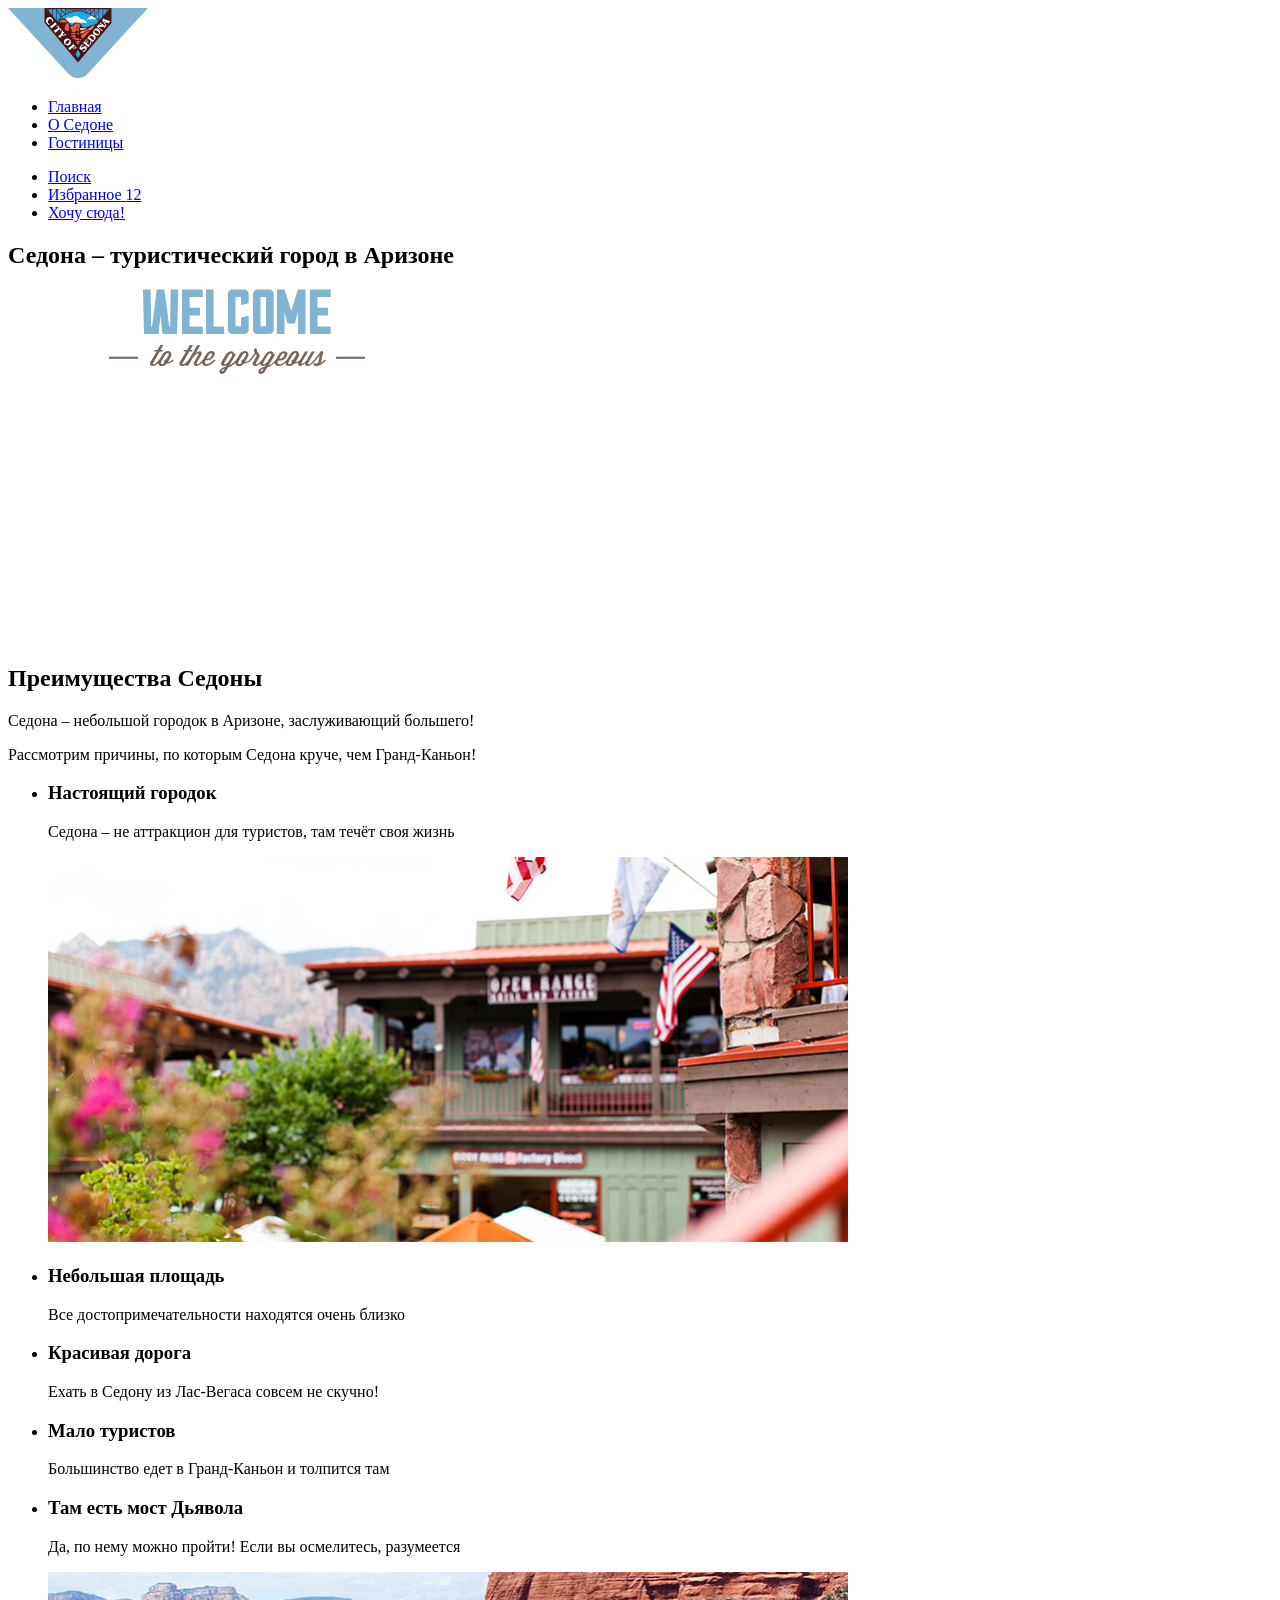
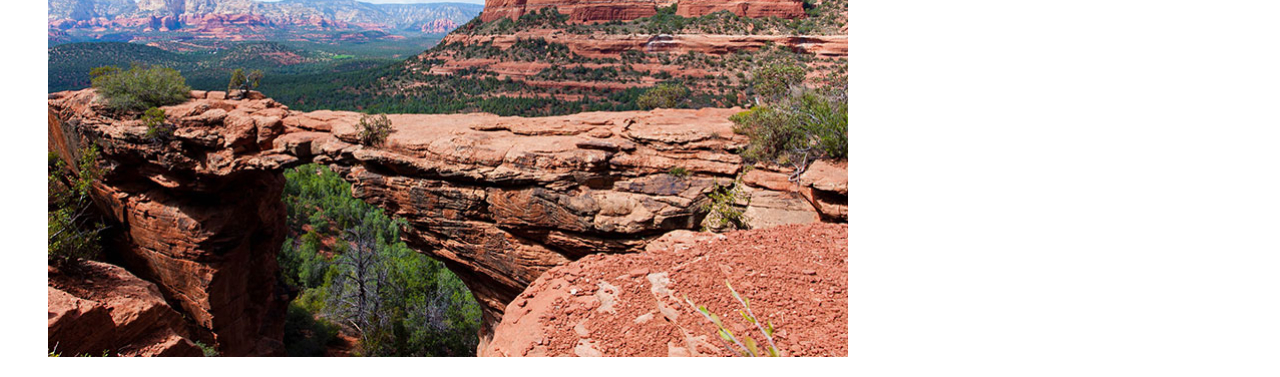
==== index.html @ faf07689 "Добавляет блок преимуществ главной страницы" ====
<!DOCTYPE html>
<html lang="ru">
  <head>
    <meta charset="utf-8">
    <meta name="viewport" content="width=device-width, initial-scale=1.0">
    <title>Седона – туристический город в Аризоне</title>
    <meta name="description" content="Туристический сайт города Седона. Поиск гостиниц, преимущества отдыха и полезная информация для путешественников.">
    <link rel="icon" href="images/favicon.png" type="image/png" sizes="32x32">
    <link rel="stylesheet" href="styles/main.css">
  </head>
  <body>

    <!-- Шапка сайта -->
    <header class="page-header">
      <nav class="navigation" aria-label="Основная навигация">
        <a href="index.html" class="navigation-logo-link">
          <img src="images/logo.svg" alt="Логотип сайта Седона" width="140" height="70">
        </a>

        <!-- Главное меню -->
        <ul class="navigation-list">
          <li class="navigation-item">
            <a href="index.html" aria-current="page" class="navigation-link navigation-link-current">Главная</a>
          </li>
          <li class="navigation-item">
            <a href="#" class="navigation-link">О Седоне</a>
          </li>
          <li class="navigation-item">
            <a href="catalog.html" class="navigation-link">Гостиницы</a>
          </li>
        </ul>

        <!-- Пользовательское меню -->
        <ul class="navigation-user-list">
          <li class="navigation-user-item">
            <a href="#" class="navigation-user-link navigation-user-link-search">
              <span class="visually-hidden">Поиск</span>
            </a>
          </li>
          <li class="navigation-user-item">
            <a href="#" class="navigation-user-link navigation-user-link-favorites">
              <span class="visually-hidden">Избранное</span>
              <span class="navigation-favorites-count">12</span>
            </a>
          </li>
          <li class="navigation-user-item">
            <a href="#" class="navigation-user-button button">Хочу сюда!</a>
          </li>
        </ul>
      </nav>
    </header>
    <main class="page-main">

      <!-- Главный экран -->
      <section class="page-hero">
        <h1 class="visually-hidden">Седона – туристический город в Аризоне</h1>
        <img src="images/welcome-to-sedona.svg" alt="Добро пожаловать в великолепную Седону. Потому что Гранд-Каньон отстой!" class="page-hero-image" width="458" height="352">
      </section>

      <!-- Преимущества -->
      <section class="advantages">
        <h2 class="visually-hidden">Преимущества Седоны</h2>
        <p class="advantages-lead">Седона – небольшой городок в Аризоне, заслуживающий большего!</p>
        <p class="advantages-description">Рассмотрим причины, по которым Седона круче, чем Гранд-Каньон!</p>
        <ul class="advantages-list">
          <li class="advantages-item advantages-item-featured advantages-item-dark">
            <div class="advantages-item-content">
              <h3 class="advantages-item-title">Настоящий городок</h3>
              <p class="advantages-item-description">Седона – не аттракцион для туристов, там течёт своя жизнь</p>
            </div>
            <img src="images/advantages-town.jpg" alt="Городская улица Седоны с магазинами и флагами" class="advantages-image" width="800" height="385">
          </li>
          <li class="advantages-item advantages-item-light">
            <h3 class="advantages-item-title">Небольшая площадь</h3>
            <p class="advantages-item-description">Все достопримечательности находятся очень близко</p>
          </li>
          <li class="advantages-item advantages-item-medium">
            <h3 class="advantages-item-title">Красивая дорога</h3>
            <p class="advantages-item-description">Ехать в Седону из Лас-Вегаса совсем не скучно!</p>
          </li>
          <li class="advantages-item advantages-item-light">
            <h3 class="advantages-item-title">Мало туристов</h3>
            <p class="advantages-item-description">Большинство едет в Гранд-Каньон и толпится там</p>
          </li>
          <li class="advantages-item advantages-item-featured advantages-item-featured-reverse advantages-item-dark">
            <div class="advantages-item-content">
              <h3 class="advantages-item-title">Там есть мост Дьявола</h3>
              <p class="advantages-item-description">Да, по нему можно пройти! Если вы осмелитесь, разумеется</p>
            </div>
            <img src="images/advantages-bridge.jpg" alt="Красные скалы и природный мост Дьявола в окрестностях Седоны" class="advantages-image" width="800" height="385">
          </li>
        </ul>
      </section>
    </main>
  </body>
</html>
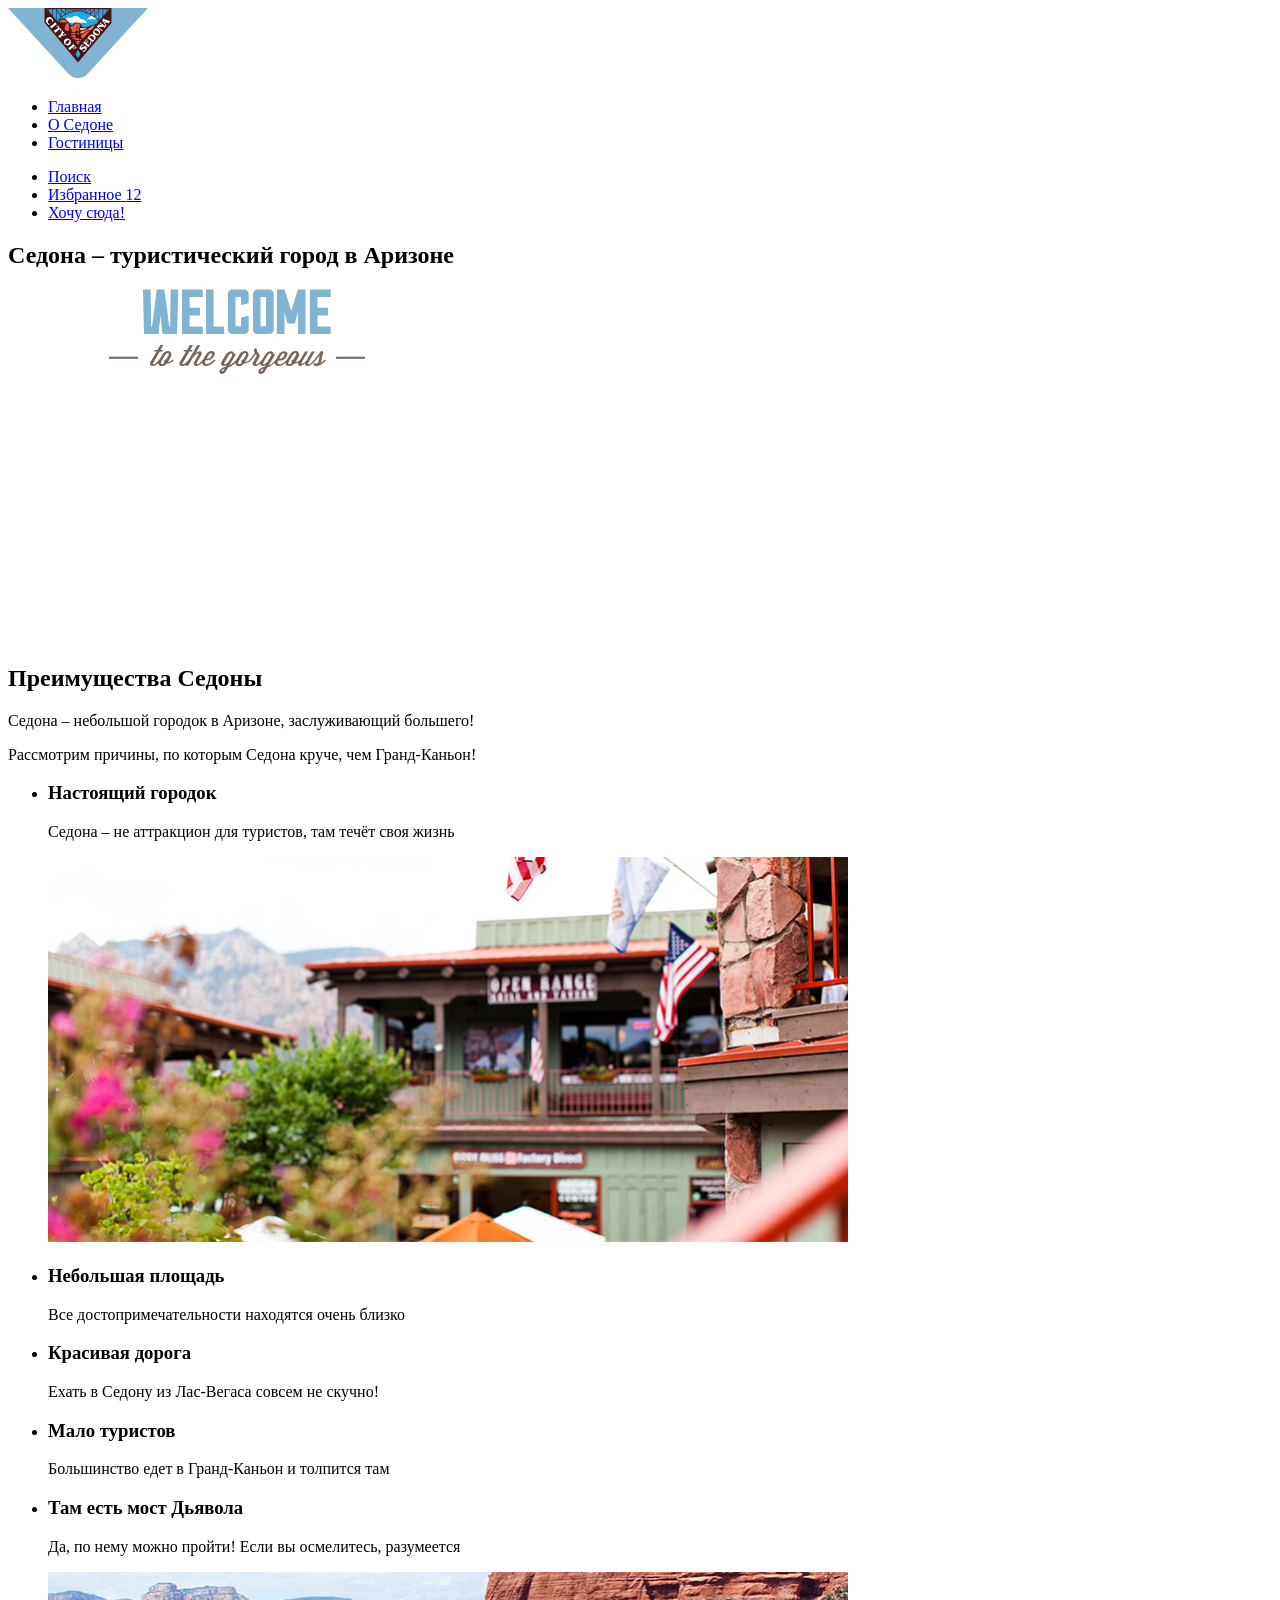
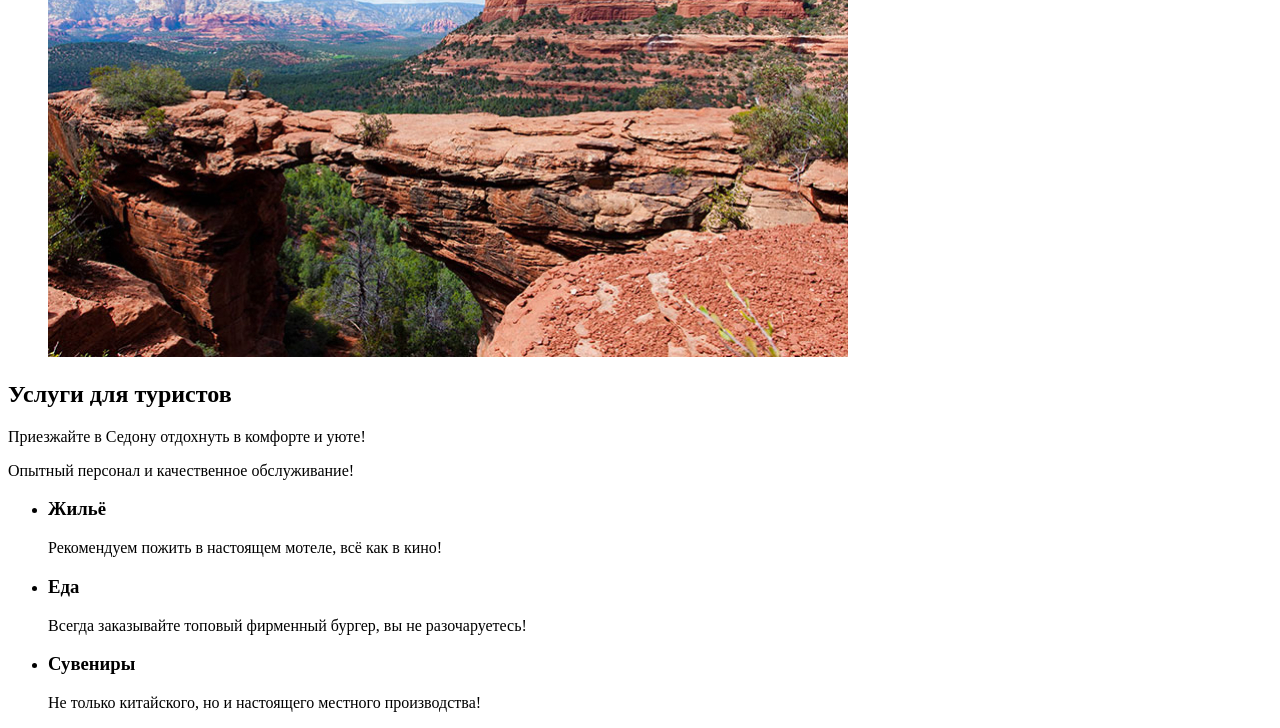
==== commit 51c2f668: "Добавляет блок услуг главной страницы" ====
--- a/index.html
+++ b/index.html
@@ -91,6 +91,27 @@
           </li>
         </ul>
       </section>
+
+      <!-- Услуги -->
+       <section class="services">
+        <h2 class="visually-hidden">Услуги для туристов</h2>
+        <p class="services-lead">Приезжайте в Седону отдохнуть в комфорте и уюте!</p>
+        <p class="services-description">Опытный персонал и качественное обслуживание!</p>
+        <ul class="services-list">
+          <li class="services-item services-item-housing">
+            <h3 class="services-item-title">Жильё</h3>
+            <p class="services-item-description">Рекомендуем пожить в настоящем мотеле, всё как в кино!</p>
+          </li>
+          <li class="services-item services-item-food">
+            <h3 class="services-item-title">Еда</h3>
+            <p class="services-item-description">Всегда заказывайте топовый фирменный бургер, вы не разочаруетесь!</p>
+          </li>
+          <li class="services-item services-item-souvenirs">
+            <h3 class="services-item-title">Сувениры</h3>
+            <p class="services-item-description">Не только китайского, но и настоящего местного производства!</p>
+          </li>
+        </ul>
+       </section>
     </main>
   </body>
 </html>
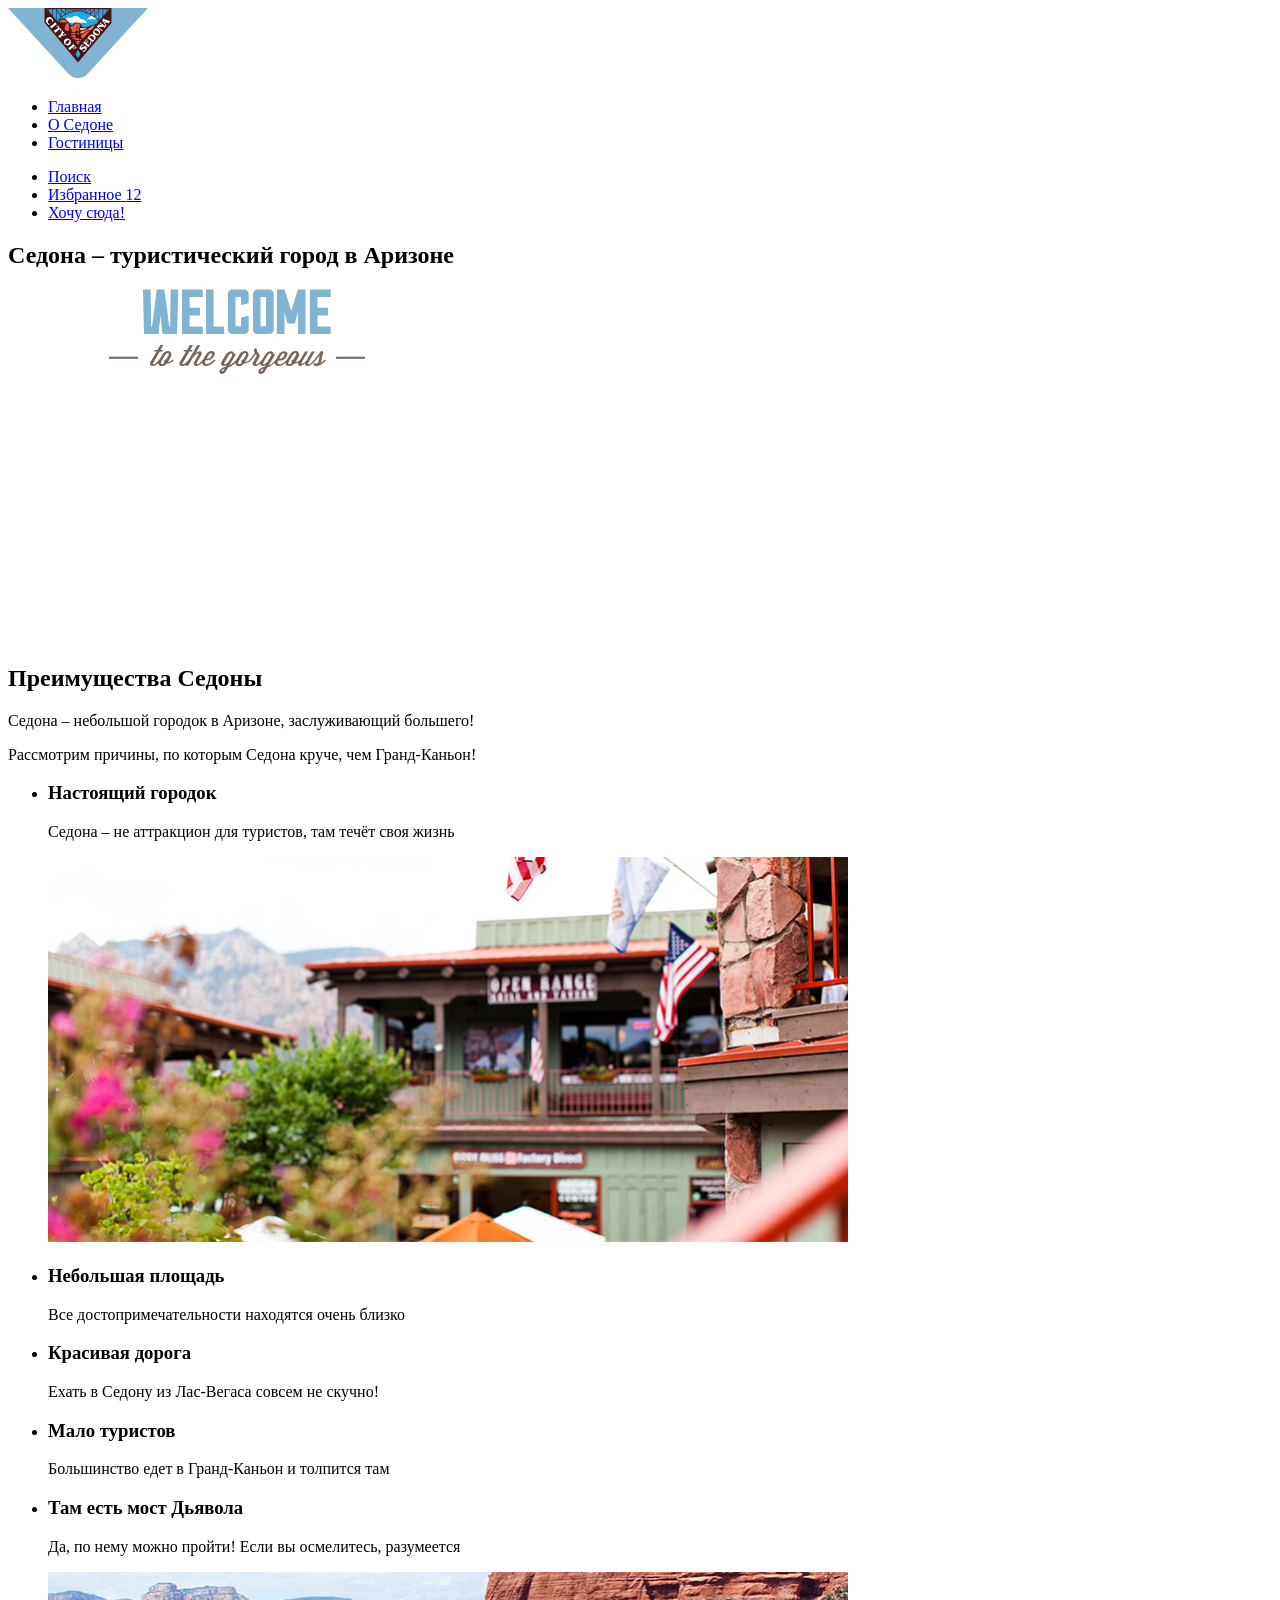
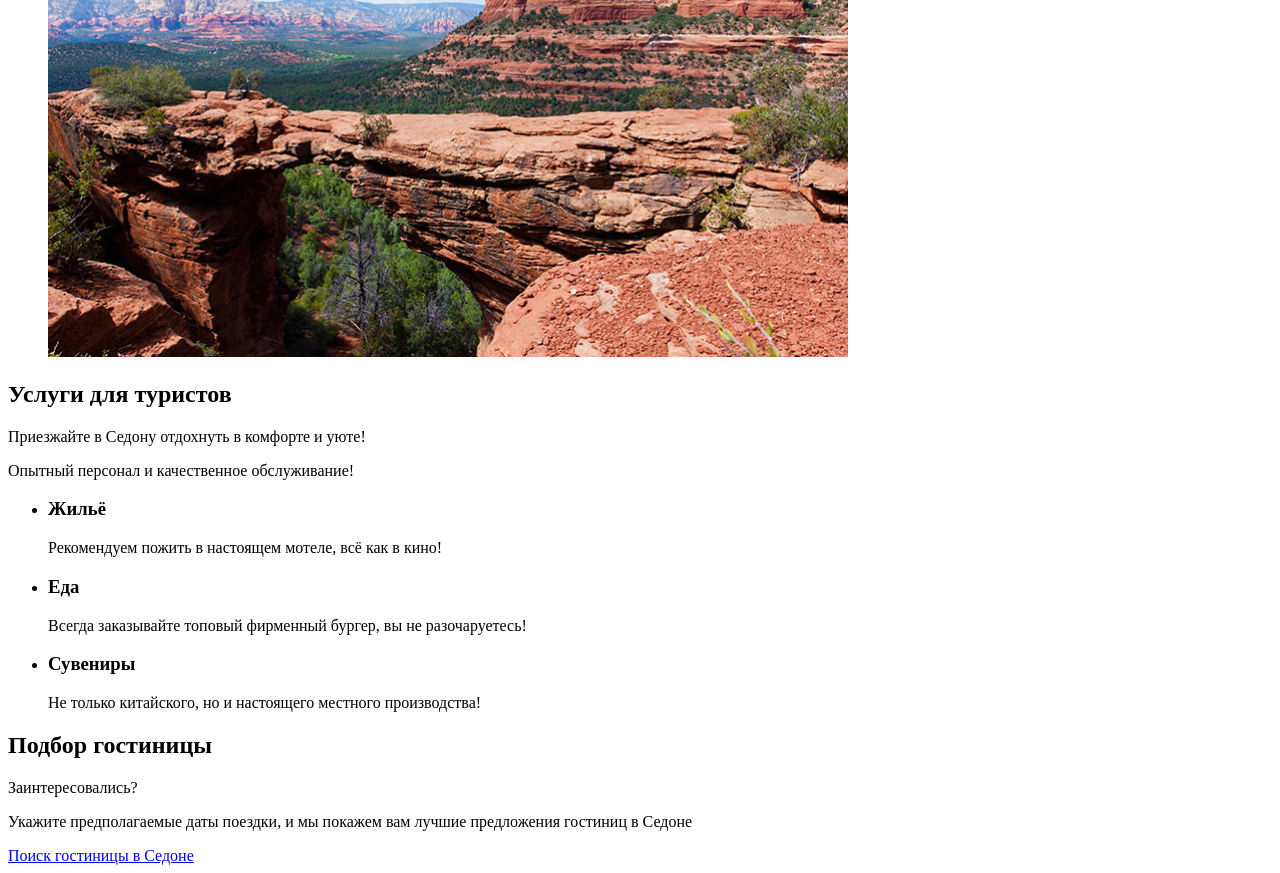
==== commit 5e4e12fd: "Добавляет блок поиска гостиницы главной страницы" ====
--- a/index.html
+++ b/index.html
@@ -49,6 +49,7 @@
         </ul>
       </nav>
     </header>
+
     <main class="page-main">
 
       <!-- Главный экран -->
@@ -93,7 +94,7 @@
       </section>
 
       <!-- Услуги -->
-       <section class="services">
+      <section class="services">
         <h2 class="visually-hidden">Услуги для туристов</h2>
         <p class="services-lead">Приезжайте в Седону отдохнуть в комфорте и уюте!</p>
         <p class="services-description">Опытный персонал и качественное обслуживание!</p>
@@ -111,7 +112,15 @@
             <p class="services-item-description">Не только китайского, но и настоящего местного производства!</p>
           </li>
         </ul>
-       </section>
+      </section>
+
+      <!-- Поиск гостиницы -->
+      <section class="hotel-search">
+        <h2 class="visually-hidden">Подбор гостиницы</h2>
+        <p class="hotel-search-lead">Заинтересовались?</p>
+        <p class="hotel-search-description">Укажите предполагаемые даты поездки, и мы покажем вам лучшие предложения гостиниц в Седоне</p>
+        <a href="#" class="hotel-search-button button">Поиск гостиницы в Седоне</a>
+      </section>
     </main>
   </body>
 </html>
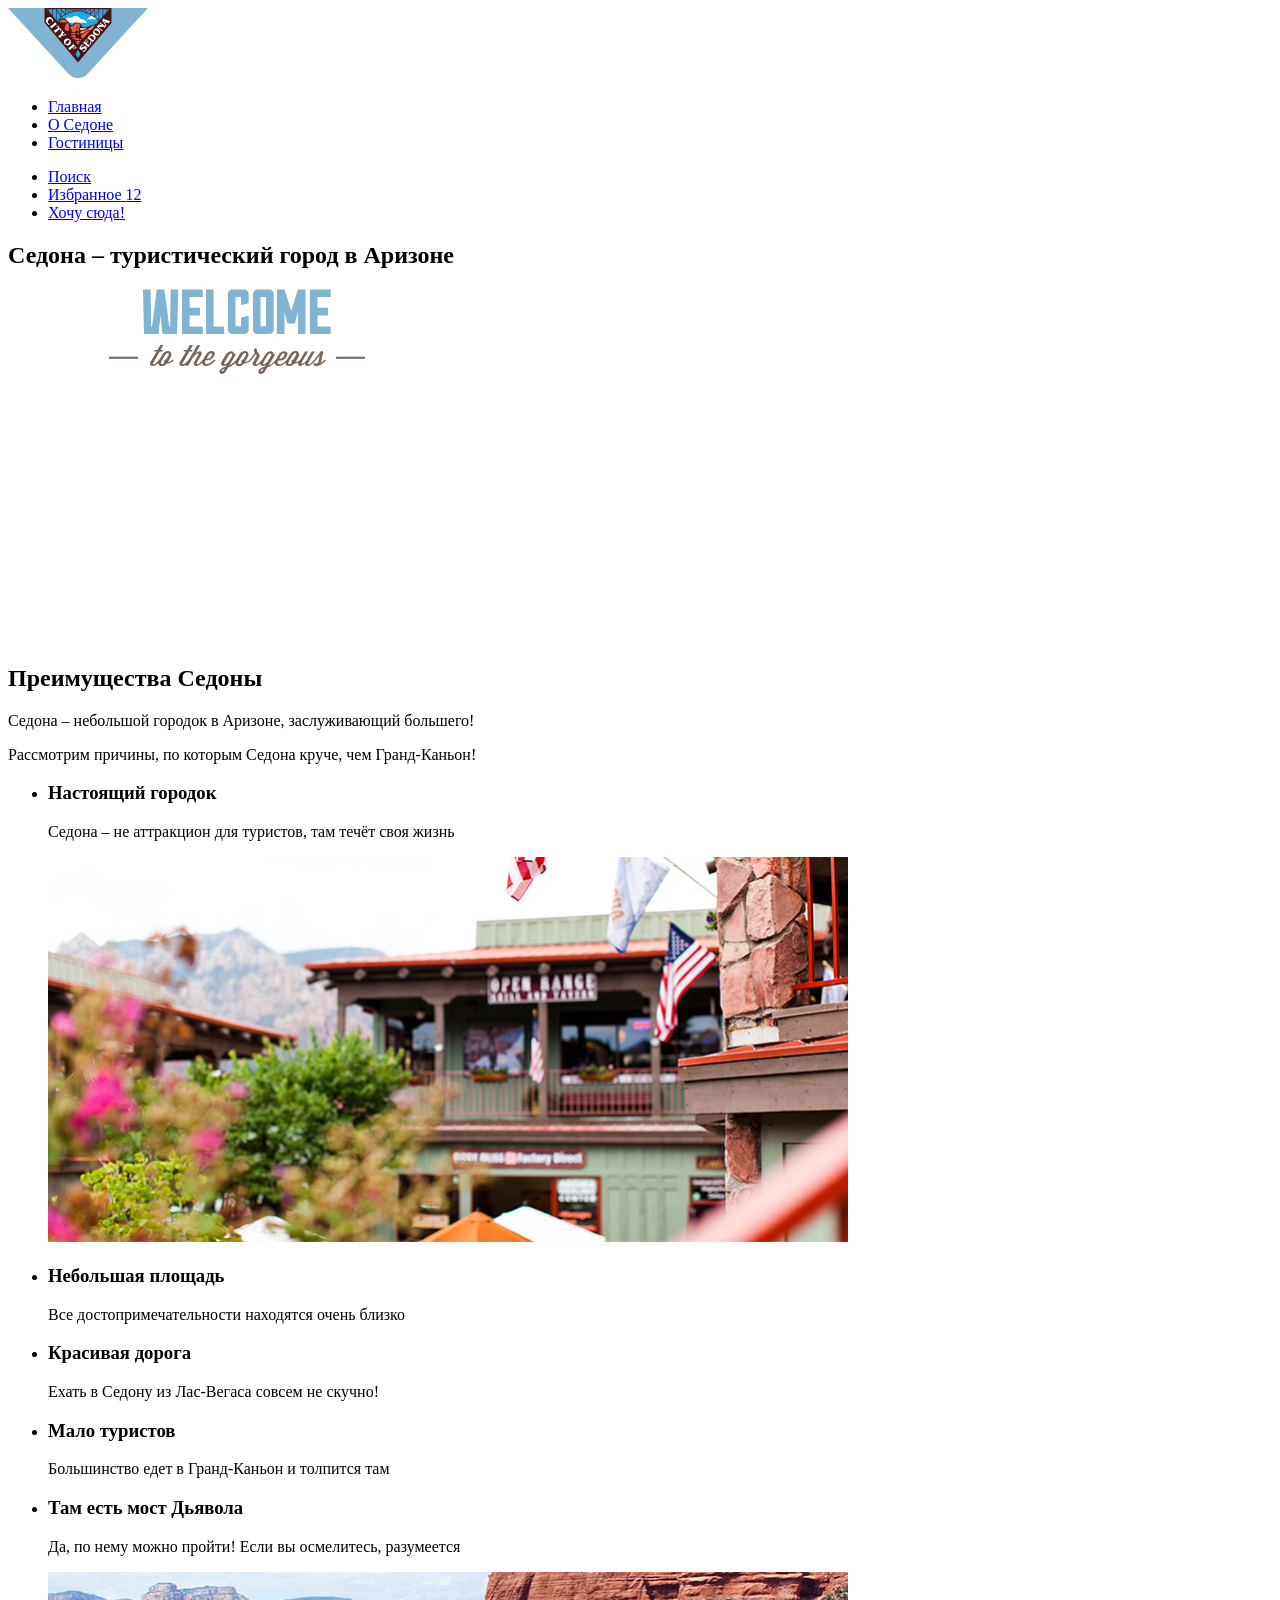
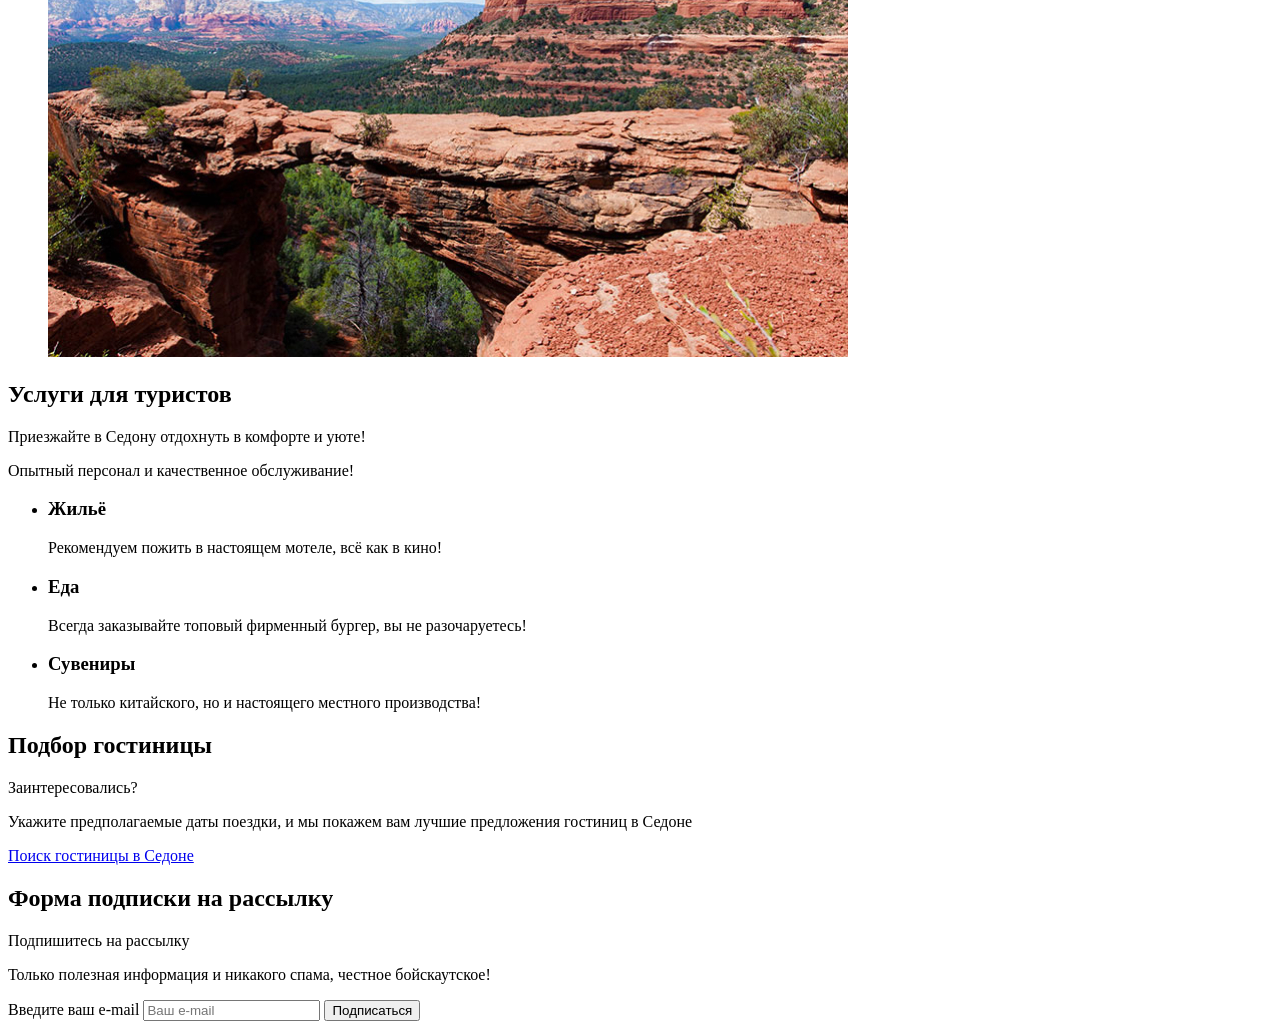
==== commit 324785f9: "Добавляет блок подписки главной страницы" ====
--- a/index.html
+++ b/index.html
@@ -121,6 +121,18 @@
         <p class="hotel-search-description">Укажите предполагаемые даты поездки, и мы покажем вам лучшие предложения гостиниц в Седоне</p>
         <a href="#" class="hotel-search-button button">Поиск гостиницы в Седоне</a>
       </section>
+
+      <!-- Подписка на рассылку -->
+      <section class="newsletter">
+        <h2 class="visually-hidden">Форма подписки на рассылку</h2>
+        <p class="newsletter-lead">Подпишитесь на рассылку</p>
+        <p class="newsletter-description">Только полезная информация и никакого спама, честное бойскаутское!</p>
+        <form action="https://echo.htmlacademy.ru/" method="post" class="newsletter-form">
+          <label for="newsletter-email-field" class="visually-hidden">Введите ваш e-mail</label>
+          <input type="email" id="newsletter-email-field" name="email" placeholder="Ваш e-mail" class="newsletter-field" required>
+          <button class="newsletter-button button" type="submit">Подписаться</button>
+        </form>
+      </section>
     </main>
   </body>
 </html>
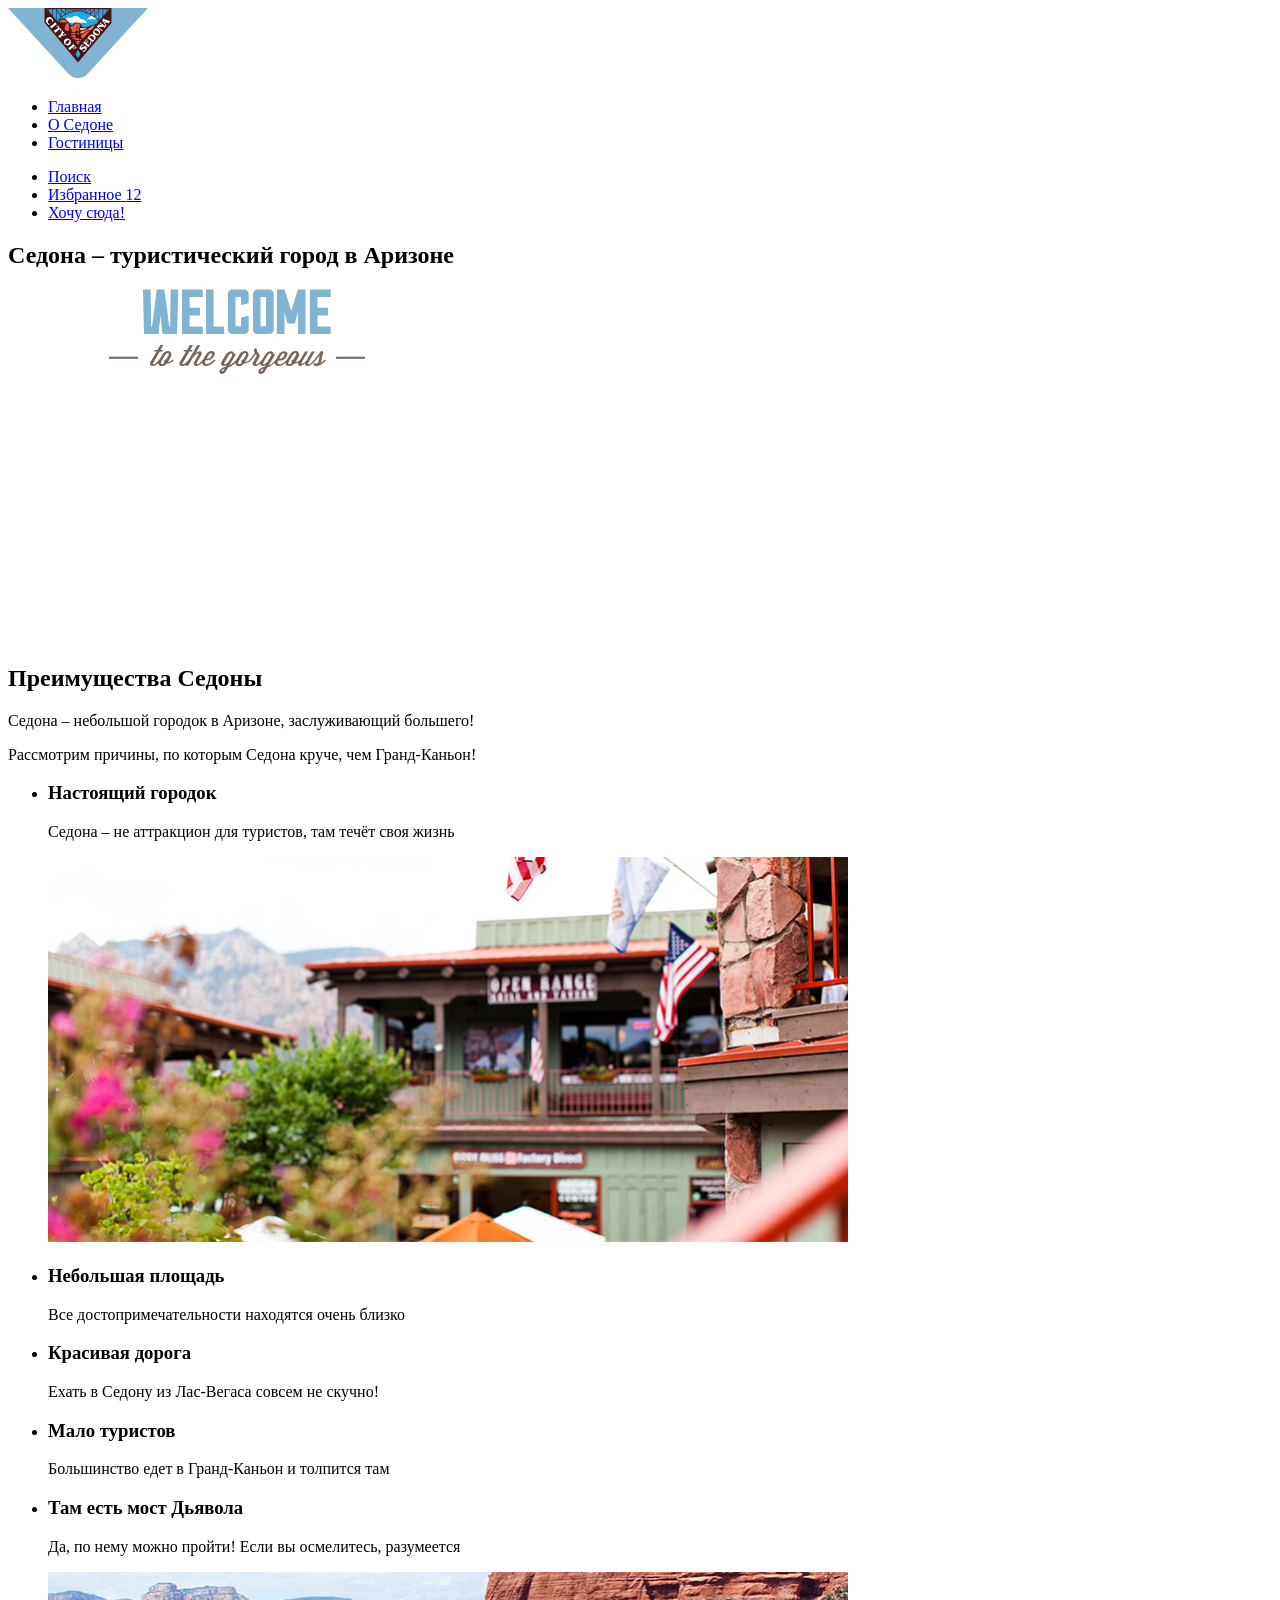
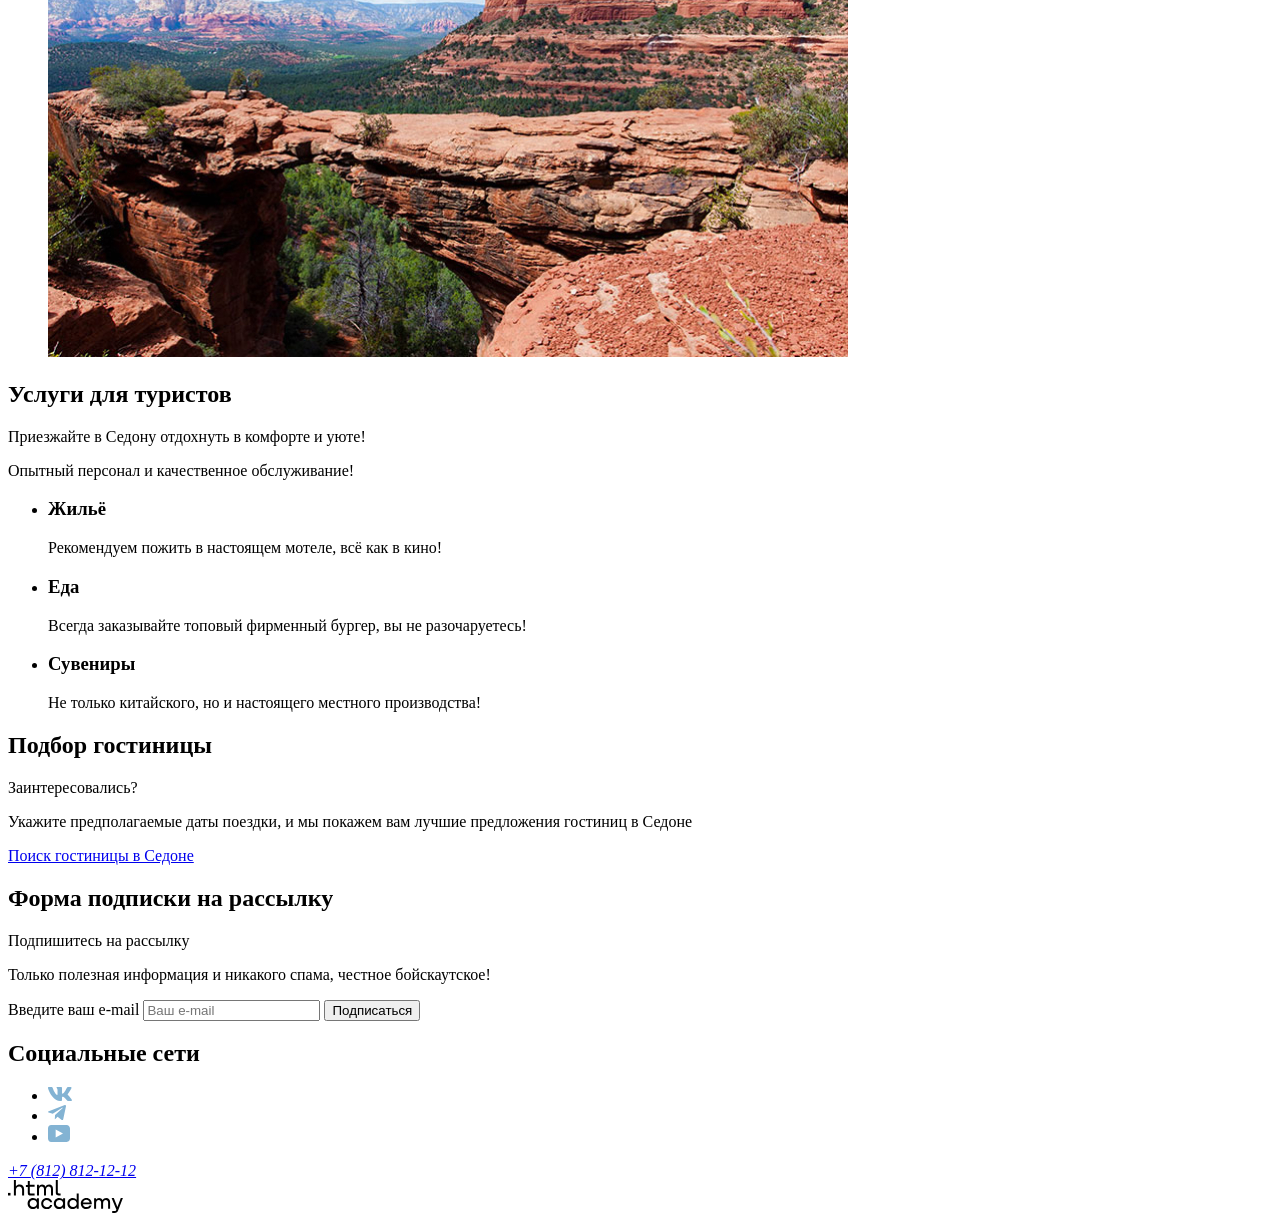
==== commit 8ed9a425: "Добавляет подвал главной страницы" ====
--- a/index.html
+++ b/index.html
@@ -133,6 +133,45 @@
           <button class="newsletter-button button" type="submit">Подписаться</button>
         </form>
       </section>
+
     </main>
+
+    <!-- Подвал сайта -->
+    <footer class="page-footer">
+
+      <!-- Социальные сети -->
+      <section class="footer-social">
+        <h2 class="visually-hidden">Социальные сети</h2>
+        <ul class="footer-social-list">
+          <li class="footer-social-item">
+            <a href="https://vk.com/htmlacademy" class="footer-social-link">
+              <img src="images/social-vk-icon.svg" alt="ВКонтакте" class="footer-social-icon" width="24" height="14">
+            </a>
+          </li>
+          <li class="footer-social-item">
+            <a href="https://t.me/htmlacademy" class="footer-social-link">
+              <img src="images/social-telegram-icon.svg" alt="Телеграм" class="footer-social-icon" width="18" height="16">
+            </a>
+          </li>
+          <li class="footer-social-item">
+            <a href="https://www.youtube.com/user/htmlacademyru" class="footer-social-link">
+              <img src="images/social-youtube-icon.svg" alt="Youtube" class="footer-social-icon" width="22" height="17">
+            </a>
+          </li>
+        </ul>
+      </section>
+
+      <!-- Контакты -->
+      <address class="footer-contacts">
+        <a href="tel:+78128121212" class="footer-contacts-phone">+7 (812) 812-12-12</a>
+      </address>
+
+      <!-- Ссылка на разработчика -->
+      <a href="https://htmlacademy.ru/" class="footer-developer-link">
+        <img src="images/logo-htmlacademy.svg" alt="Логотип HTML Academy" class="footer-developer-logo" width="115" height="33">
+      </a>
+
+    </footer>
+
   </body>
 </html>
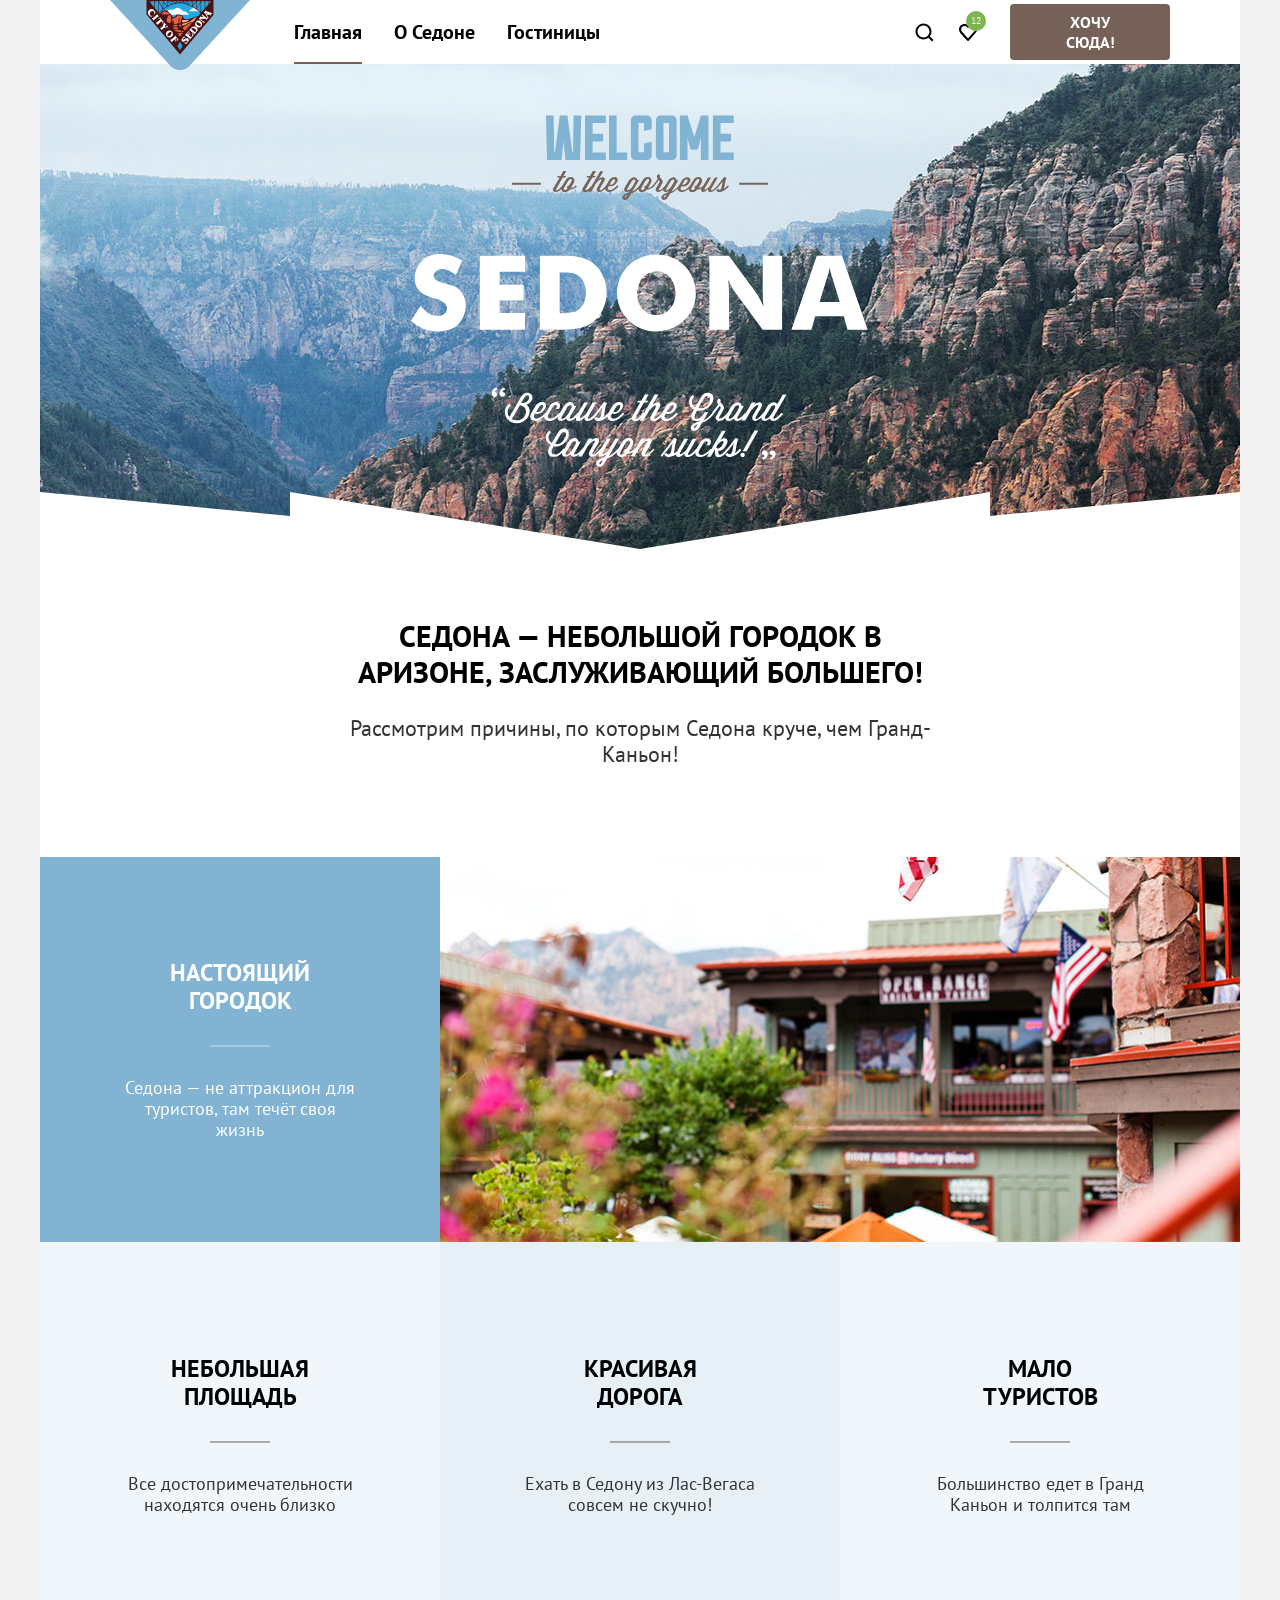
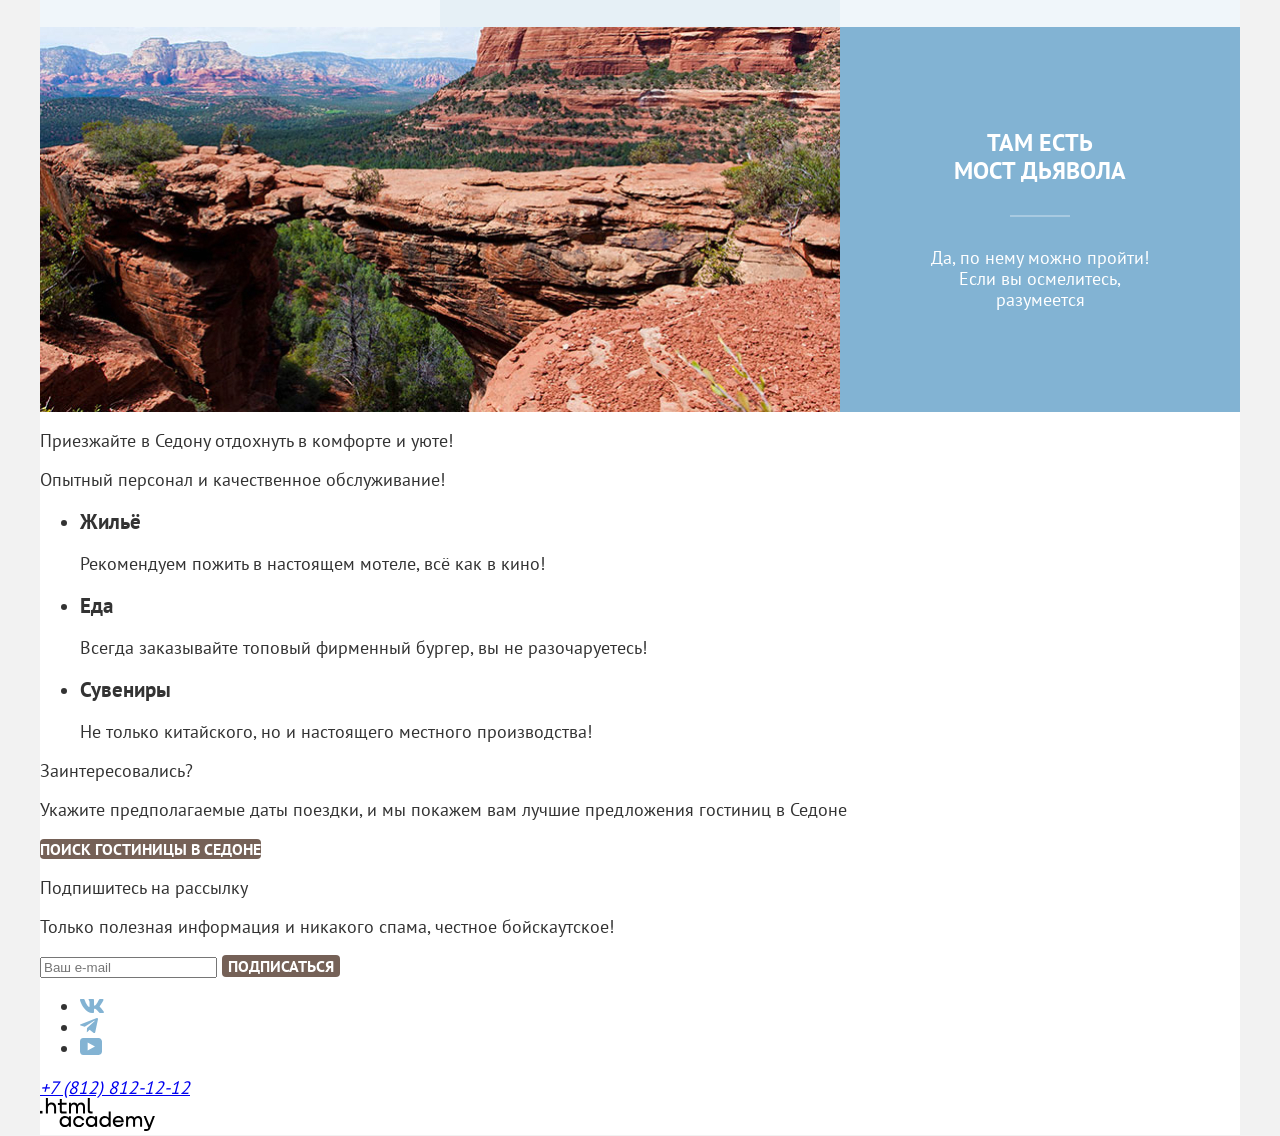
==== commit b6ef29b4: "Добавляет стили шапки, hero-блока и преимуществ" ====
--- a/index.html
+++ b/index.html
@@ -1,13 +1,16 @@
 <!DOCTYPE html>
 <html lang="ru">
+
   <head>
     <meta charset="utf-8">
     <meta name="viewport" content="width=device-width, initial-scale=1.0">
     <title>Седона – туристический город в Аризоне</title>
-    <meta name="description" content="Туристический сайт города Седона. Поиск гостиниц, преимущества отдыха и полезная информация для путешественников.">
+    <meta name="description"
+      content="Туристический сайт города Седона. Поиск гостиниц, преимущества отдыха и полезная информация для путешественников.">
     <link rel="icon" href="images/favicon.png" type="image/png" sizes="32x32">
     <link rel="stylesheet" href="styles/main.css">
   </head>
+
   <body>
 
     <!-- Шапка сайта -->
@@ -55,21 +58,24 @@
       <!-- Главный экран -->
       <section class="page-hero">
         <h1 class="visually-hidden">Седона – туристический город в Аризоне</h1>
-        <img src="images/welcome-to-sedona.svg" alt="Добро пожаловать в великолепную Седону. Потому что Гранд-Каньон отстой!" class="page-hero-image" width="458" height="352">
+        <img src="images/welcome-to-sedona.svg"
+          alt="Добро пожаловать в великолепную Седону. Потому что Гранд-Каньон отстой!" class="page-hero-image"
+          width="458" height="352">
       </section>
 
       <!-- Преимущества -->
       <section class="advantages">
         <h2 class="visually-hidden">Преимущества Седоны</h2>
-        <p class="advantages-lead">Седона – небольшой городок в Аризоне, заслуживающий большего!</p>
+        <p class="advantages-lead">Седона — небольшой городок в Аризоне, заслуживающий большего!</p>
         <p class="advantages-description">Рассмотрим причины, по которым Седона круче, чем Гранд-Каньон!</p>
         <ul class="advantages-list">
           <li class="advantages-item advantages-item-featured advantages-item-dark">
             <div class="advantages-item-content">
               <h3 class="advantages-item-title">Настоящий городок</h3>
-              <p class="advantages-item-description">Седона – не аттракцион для туристов, там течёт своя жизнь</p>
+              <p class="advantages-item-description">Седона — не аттракцион для туристов, там течёт своя жизнь</p>
             </div>
-            <img src="images/advantages-town.jpg" alt="Городская улица Седоны с магазинами и флагами" class="advantages-image" width="800" height="385">
+            <img src="images/advantages-town.jpg" alt="Городская улица Седоны с магазинами и флагами"
+              class="advantages-image" width="800" height="385">
           </li>
           <li class="advantages-item advantages-item-light">
             <h3 class="advantages-item-title">Небольшая площадь</h3>
@@ -81,14 +87,15 @@
           </li>
           <li class="advantages-item advantages-item-light">
             <h3 class="advantages-item-title">Мало туристов</h3>
-            <p class="advantages-item-description">Большинство едет в Гранд-Каньон и толпится там</p>
+            <p class="advantages-item-description">Большинство едет в Гранд Каньон и толпится там</p>
           </li>
           <li class="advantages-item advantages-item-featured advantages-item-featured-reverse advantages-item-dark">
             <div class="advantages-item-content">
-              <h3 class="advantages-item-title">Там есть мост Дьявола</h3>
+              <h3 class="advantages-item-title">Там есть <br> мост Дьявола</h3>
               <p class="advantages-item-description">Да, по нему можно пройти! Если вы осмелитесь, разумеется</p>
             </div>
-            <img src="images/advantages-bridge.jpg" alt="Красные скалы и природный мост Дьявола в окрестностях Седоны" class="advantages-image" width="800" height="385">
+            <img src="images/advantages-bridge.jpg" alt="Красные скалы и природный мост Дьявола в окрестностях Седоны"
+              class="advantages-image" width="800" height="385">
           </li>
         </ul>
       </section>
@@ -118,7 +125,8 @@
       <section class="hotel-search">
         <h2 class="visually-hidden">Подбор гостиницы</h2>
         <p class="hotel-search-lead">Заинтересовались?</p>
-        <p class="hotel-search-description">Укажите предполагаемые даты поездки, и мы покажем вам лучшие предложения гостиниц в Седоне</p>
+        <p class="hotel-search-description">Укажите предполагаемые даты поездки, и мы покажем вам лучшие предложения
+          гостиниц в Седоне</p>
         <a href="#" class="hotel-search-button button">Поиск гостиницы в Седоне</a>
       </section>
 
@@ -129,7 +137,8 @@
         <p class="newsletter-description">Только полезная информация и никакого спама, честное бойскаутское!</p>
         <form action="https://echo.htmlacademy.ru/" method="post" class="newsletter-form">
           <label for="newsletter-email-field" class="visually-hidden">Введите ваш e-mail</label>
-          <input type="email" id="newsletter-email-field" name="email" placeholder="Ваш e-mail" class="newsletter-field" required>
+          <input type="email" id="newsletter-email-field" name="newsletter-email" placeholder="Ваш e-mail"
+            class="newsletter-field" required>
           <button class="newsletter-button button" type="submit">Подписаться</button>
         </form>
       </section>
@@ -150,12 +159,13 @@
           </li>
           <li class="footer-social-item">
             <a href="https://t.me/htmlacademy" class="footer-social-link">
-              <img src="images/social-telegram-icon.svg" alt="Телеграм" class="footer-social-icon" width="18" height="16">
+              <img src="images/social-telegram-icon.svg" alt="Телеграм" class="footer-social-icon" width="18"
+                height="16">
             </a>
           </li>
           <li class="footer-social-item">
             <a href="https://www.youtube.com/user/htmlacademyru" class="footer-social-link">
-              <img src="images/social-youtube-icon.svg" alt="Youtube" class="footer-social-icon" width="22" height="17">
+              <img src="images/social-youtube-icon.svg" alt="Ютьюб" class="footer-social-icon" width="22" height="17">
             </a>
           </li>
         </ul>
@@ -168,10 +178,12 @@
 
       <!-- Ссылка на разработчика -->
       <a href="https://htmlacademy.ru/" class="footer-developer-link">
-        <img src="images/logo-htmlacademy.svg" alt="Логотип HTML Academy" class="footer-developer-logo" width="115" height="33">
+        <img src="images/logo-htmlacademy.svg" alt="Логотип HTML Academy" class="footer-developer-logo" width="115"
+          height="33">
       </a>
 
     </footer>
 
   </body>
+
 </html>
--- a/styles/main.css
+++ b/styles/main.css
@@ -0,0 +1,346 @@
+@font-face {
+  font-family: "PT Sans";
+  font-weight: 400;
+  font-style: normal;
+  src: url(../fonts/ptsans-400.woff2) format(woff2);
+  font-display: swap;
+}
+
+@font-face {
+  font-family: "PT Sans";
+  font-weight: 700;
+  font-style: normal;
+  src: url(../fonts/ptsans-700.woff2) format(woff2);
+  font-display: swap;
+}
+
+/* Общие стили */
+html {
+  height: 100%;
+}
+
+body {
+  min-height: 100%;
+  display: flex;
+  flex-direction: column;
+  margin: 0;
+  font-family: "PT Sans", "Arial", sans-serif;
+  font-size: 18px;
+  line-height: 21px;
+  color: #333333;
+  background-color: #f2f2f2;
+}
+
+*,
+*::before,
+*::after {
+  box-sizing: border-box;
+}
+
+img {
+  max-width: 100%;
+  height: auto;
+}
+
+.page-header,
+.page-main,
+.page-footer {
+  width: 1200px;
+  margin: 0 auto;
+  background-color: #ffffff;
+}
+
+.page-main {
+  flex-grow: 1;
+}
+
+.visually-hidden {
+  position: absolute;
+  width: 1px;
+  height: 1px;
+  margin: -1px;
+  border: 0;
+  padding: 0;
+  white-space: nowrap;
+  clip-path: inset(100%);
+  clip: rect(0 0 0 0);
+  overflow: hidden;
+}
+
+/* Кнопки */
+.button {
+  display: inline-block;
+  box-sizing: border-box;
+  font-family: inherit;
+  font-size: 16px;
+  line-height: 20px;
+  font-weight: 700;
+  text-align: center;
+  text-transform: uppercase;
+  text-decoration: none;
+  color: #ffffff;
+  background-color: #756157;
+  border: none;
+  border-radius: 4px;
+  cursor: pointer;
+  transition: background-color 0.2s ease, color 0.2s ease, opacity 0.2s ease;
+}
+
+.button:hover {
+  background-color: #615048;
+}
+
+.button:focus-visible {
+  background-color: #615048;
+  outline: 3px solid #83b3d3;
+  outline-offset: 1px;
+}
+
+.button:active {
+  color: rgba(255, 255, 255, 0.3);
+  background-color: #756157;
+}
+
+.button:disabled {
+  background-color: #e5e5e5;
+  cursor: default;
+}
+
+/* Шапка сайта */
+.navigation {
+  display: flex;
+  align-items: flex-start;
+  width: 1060px;
+  height: 64px;
+  margin: 0 auto;
+}
+
+.navigation-logo-link {
+  position: relative;
+  z-index: 1;
+  display: block;
+  width: 140px;
+  height: 70px;
+  margin-right: 28px;
+  flex-shrink: 0;
+}
+
+.navigation-logo-link img {
+  display: block;
+  width: 140px;
+  height: 70px;
+}
+
+.navigation-list {
+  display: flex;
+  flex-wrap: wrap;
+  margin: 0;
+  padding: 0;
+  list-style: none;
+}
+
+.navigation-link {
+  position: relative;
+  display: block;
+  padding: 20px 16px;
+  font-size: 20px;
+  line-height: 24px;
+  font-weight: 700;
+  color: #000000;
+  text-align: center;
+  text-decoration: none;
+}
+
+.navigation-link-current::after {
+  content: "";
+  position: absolute;
+  right: 16px;
+  bottom: 0;
+  left: 16px;
+  height: 2px;
+  background-color: #756257;
+}
+
+.navigation-user-list {
+  display: flex;
+  flex-wrap: wrap;
+  align-items: center;
+  margin: 0;
+  margin-left: auto;
+  padding: 0;
+  list-style: none;
+}
+
+.navigation-user-link {
+  position: relative;
+  display: block;
+  min-width: 44px;
+  min-height: 64px;
+  text-decoration: none;
+  background-repeat: no-repeat;
+  background-position: center;
+  background-size: 20px 20px;
+}
+
+.navigation-user-link-search {
+  background-image: url("../images/search-icon.svg");
+}
+
+.navigation-user-link-favorites {
+  background-image: url("../images/heart-icon.svg");
+}
+
+.navigation-favorites-count {
+  position: absolute;
+  top: 11px;
+  right: 4px;
+  min-width: 20px;
+  height: 20px;
+  padding: 0 4px;
+  font-size: 10px;
+  line-height: 20px;
+  color: #ffffff;
+  text-align: center;
+  background-color: #7db54f;
+  border-radius: 10px;
+}
+
+.navigation-user-button {
+  width: 160px;
+  margin-left: 20px;
+  padding: 8px 34px;
+}
+
+/* Главный экран */
+.page-hero {
+  min-height: 485px;
+  padding-top: 51px;
+  padding-bottom: 82px;
+  text-align: center;
+  background-color: #82b3d3;
+  background-image: url("../images/hero-divider.svg"), url("../images/index-background.jpg");
+  background-repeat: no-repeat, no-repeat;
+  background-position: bottom center, center;
+  background-size: 100% auto, cover;
+}
+
+.page-hero-image {
+  display: block;
+  margin: 0 auto;
+}
+
+/* Преимущества */
+.advantages {
+  text-align: center;
+}
+
+.advantages-lead {
+  width: 620px;
+  margin: 0 auto 25px;
+  padding-top: 69px;
+  font-size: 30px;
+  line-height: 36px;
+  font-weight: 700;
+  color: #000000;
+  text-transform: uppercase;
+}
+
+.advantages-description {
+  width: 651px;
+  margin: 0 auto 90px;
+  font-size: 22px;
+  line-height: 26px;
+  color: #333333;
+}
+
+.advantages-list {
+  display: flex;
+  flex-wrap: wrap;
+  margin: 0;
+  padding: 0;
+  list-style: none;
+}
+
+.advantages-item {
+  width: 400px;
+  height: 385px;
+  text-align: center;
+}
+
+.advantages-item-featured {
+  display: flex;
+  width: 1200px;
+  height: 385px;
+  padding: 0;
+}
+
+.advantages-item-featured-reverse {
+  flex-direction: row-reverse;
+}
+
+.advantages-item-content {
+  display: flex;
+  flex-direction: column;
+  align-items: center;
+  width: 400px;
+  height: 385px;
+  padding: 102px 85px;
+  text-align: center;
+  flex-shrink: 0;
+}
+
+.advantages-item-light {
+  padding: 112.5px 85px;
+  background-color: rgba(131, 179, 211, 0.12);
+}
+
+.advantages-item-medium {
+  padding: 112.5px 85px;
+  background-color: rgba(131, 179, 211, 0.2);
+}
+
+.advantages-item-dark {
+  color: #ffffff;
+  background-color: #82b3d3;
+}
+
+.advantages-item-title {
+  width: 175px;
+  margin: 0 auto 30px;
+  font-size: 24px;
+  line-height: 28px;
+  font-weight: 700;
+  color: #000000;
+  text-transform: uppercase;
+}
+
+.advantages-item-title::after {
+  content: "";
+  display: block;
+  width: 60px;
+  height: 2px;
+  margin: 30px auto 0;
+  background-color: rgba(0, 0, 0, 0.3);
+}
+
+.advantages-item-dark .advantages-item-title {
+  color: #ffffff;
+}
+
+.advantages-item-dark .advantages-item-title::after {
+  background-color: rgba(255, 255, 255, 0.3);
+}
+
+.advantages-item-description {
+  width: 230px;
+  margin: 0 auto;
+  font-size: 18px;
+  line-height: 21px;
+}
+
+.advantages-image {
+  display: block;
+  width: 800px;
+  height: 385px;
+  object-fit: cover;
+}
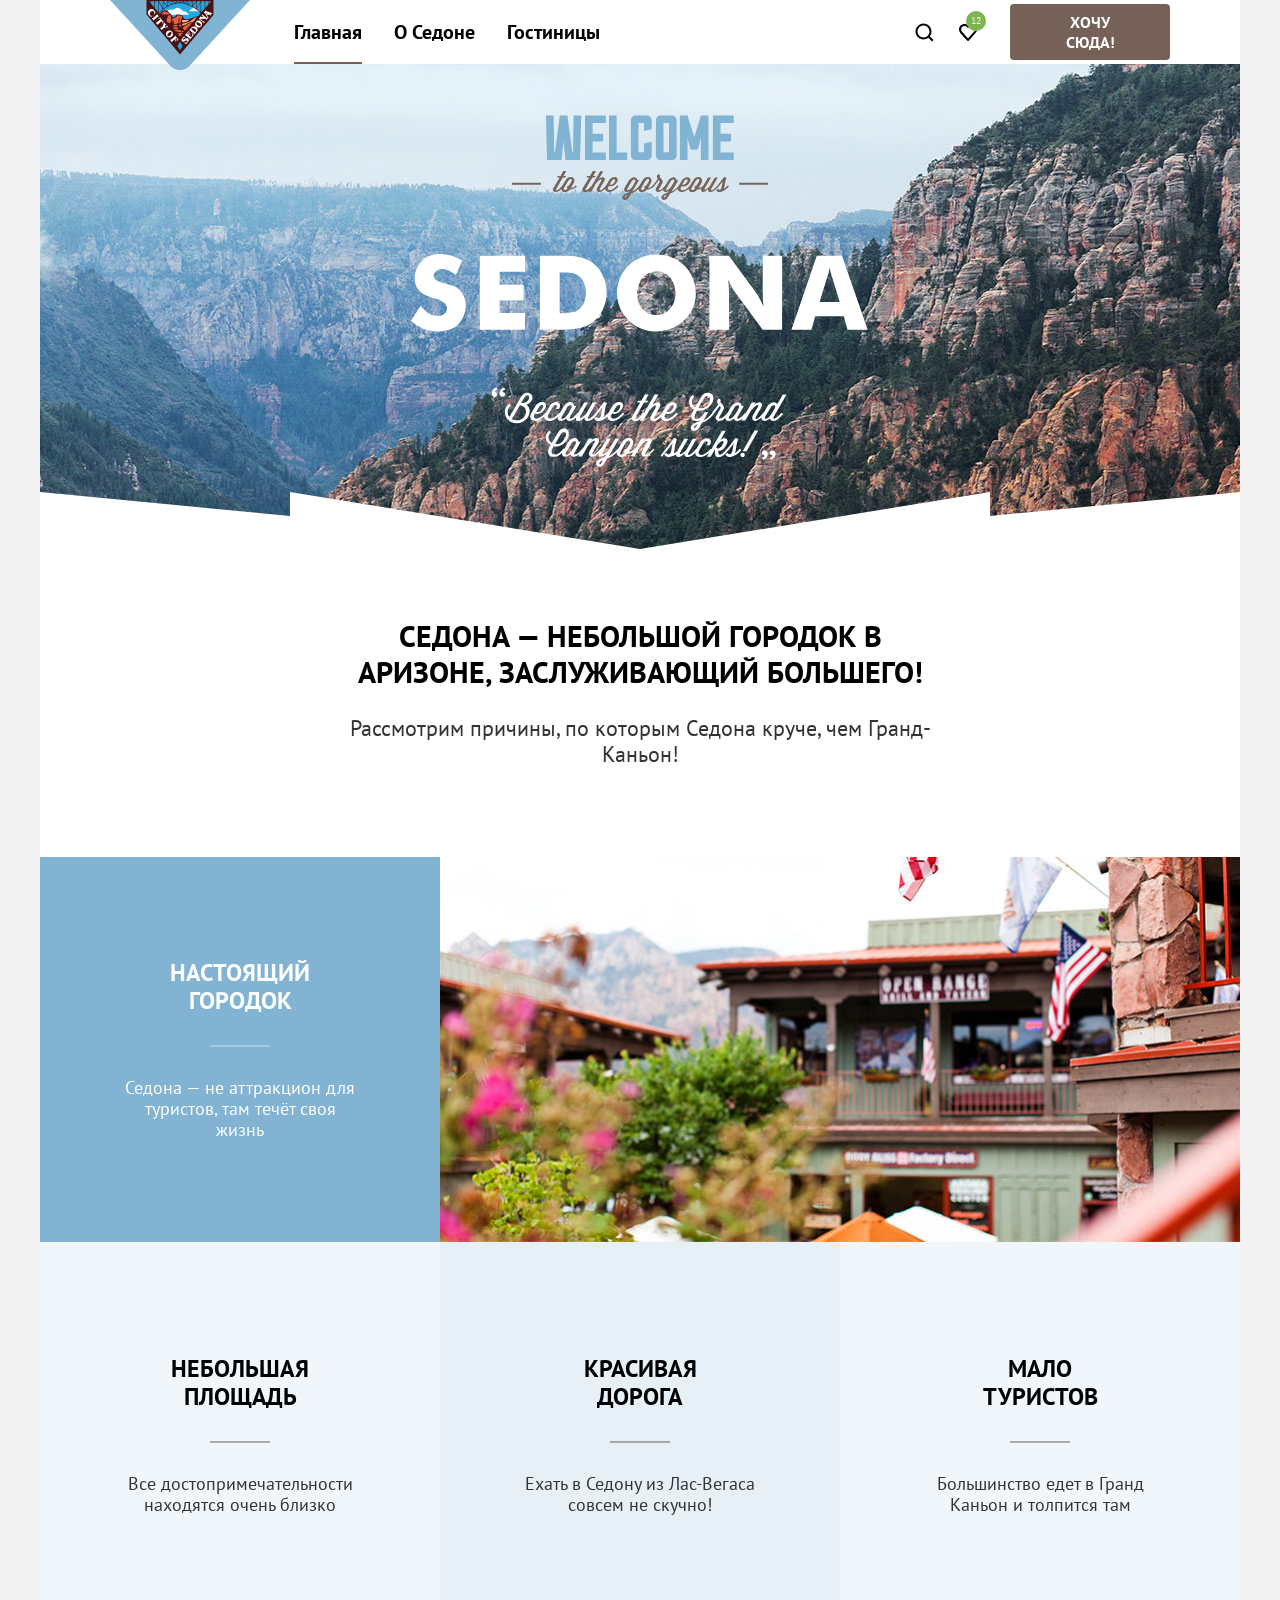
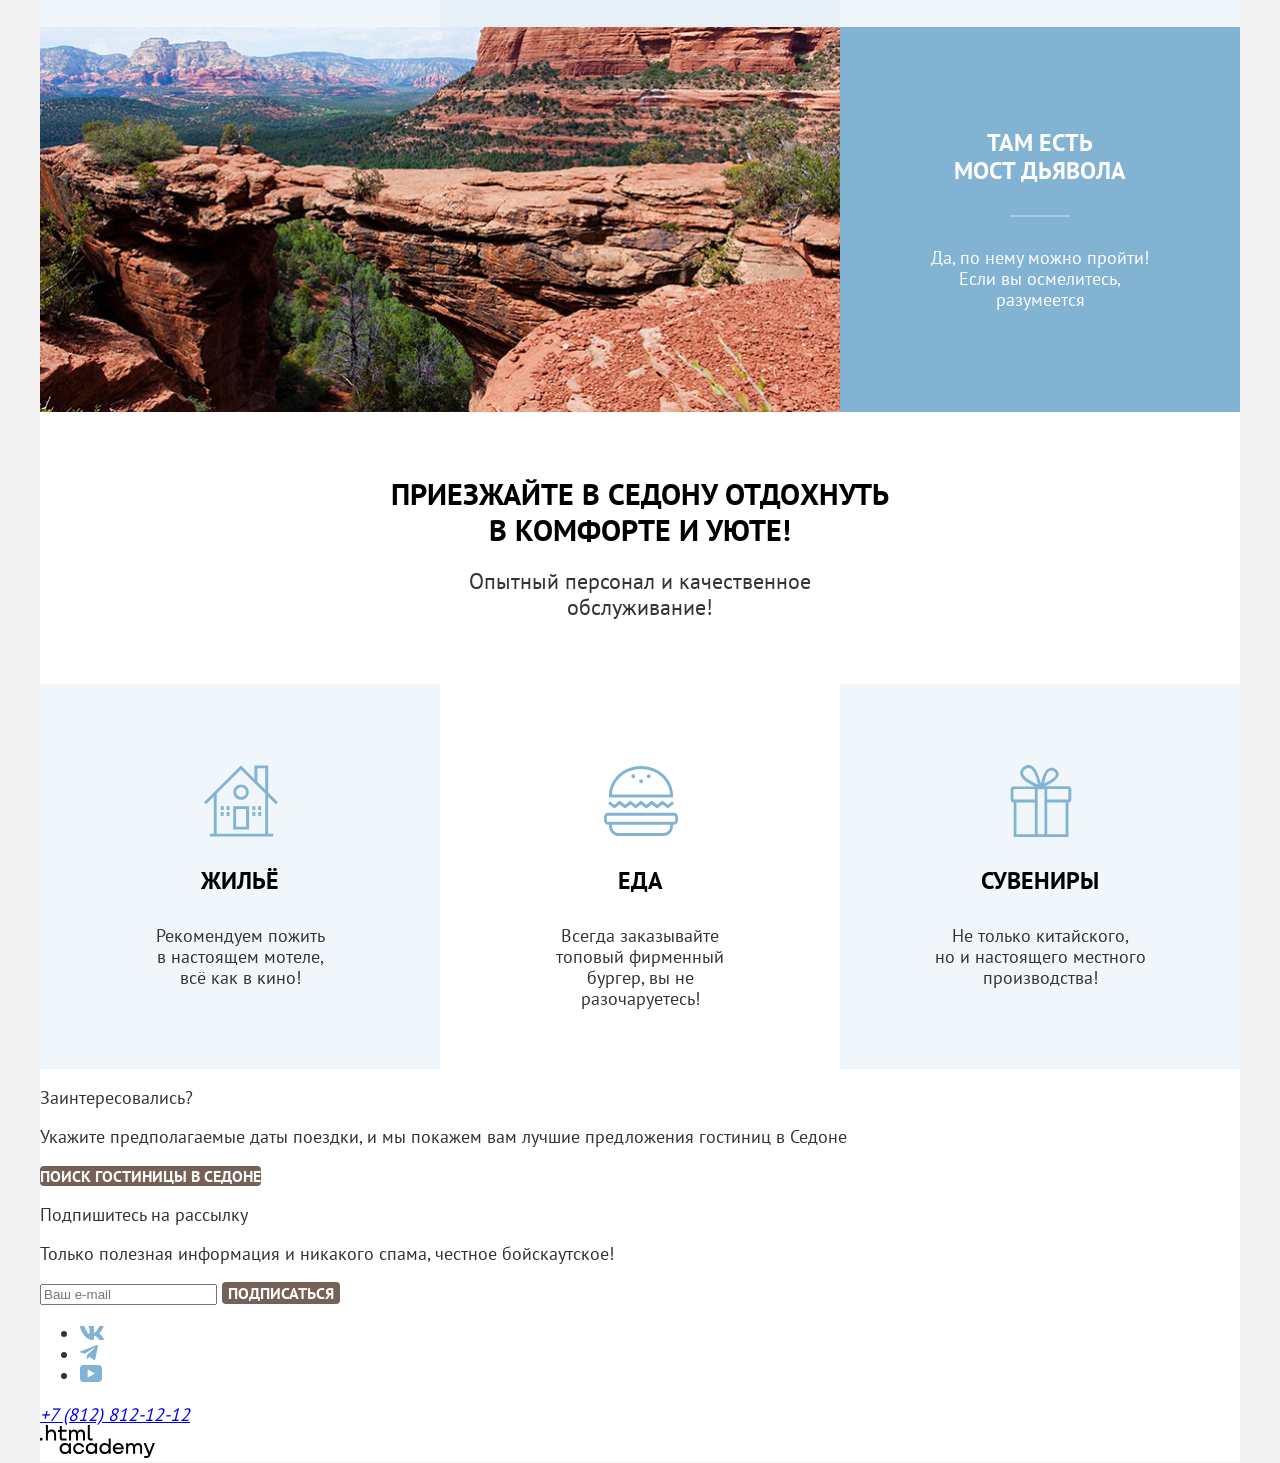
==== commit 1d43788b: "Добавляет стили блока услуг" ====
--- a/index.html
+++ b/index.html
@@ -108,15 +108,15 @@
         <ul class="services-list">
           <li class="services-item services-item-housing">
             <h3 class="services-item-title">Жильё</h3>
-            <p class="services-item-description">Рекомендуем пожить в настоящем мотеле, всё как в кино!</p>
+            <p class="services-item-description">Рекомендуем пожить <br> в настоящем мотеле, <br> всё как в кино!</p>
           </li>
           <li class="services-item services-item-food">
             <h3 class="services-item-title">Еда</h3>
-            <p class="services-item-description">Всегда заказывайте топовый фирменный бургер, вы не разочаруетесь!</p>
+            <p class="services-item-description">Всегда заказывайте <br> топовый фирменный бургер, вы не разочаруетесь!</p>
           </li>
           <li class="services-item services-item-souvenirs">
             <h3 class="services-item-title">Сувениры</h3>
-            <p class="services-item-description">Не только китайского, но и настоящего местного производства!</p>
+            <p class="services-item-description">Не только китайского, <br> но и настоящего местного производства!</p>
           </li>
         </ul>
       </section>
--- a/styles/main.css
+++ b/styles/main.css
@@ -344,3 +344,77 @@
   height: 385px;
   object-fit: cover;
 }
+
+/* Услуги */
+.services {
+  text-align: center;
+  padding-top: 64px;
+}
+
+.services-lead {
+  width: 505px;
+  margin: 0 auto 20px;
+  font-size: 30px;
+  line-height: 36px;
+  font-weight: 700;
+  color: #000000;
+  text-transform: uppercase;
+}
+
+.services-description {
+  width: 490px;
+  margin: 0 auto 64px;
+  font-size: 22px;
+  line-height: 26px;
+  color: #333333;
+}
+
+.services-list {
+  display: flex;
+  flex-wrap: wrap;
+  margin: 0;
+  padding: 0;
+  list-style: none;
+}
+
+.services-item {
+  width: 400px;
+  height: 385px;
+  padding: 183px 85px 81px;
+  text-align: center;
+  background-repeat: no-repeat;
+  background-position: center 81px;
+  background-size: 75px 72px;
+}
+
+.services-item-housing {
+  background-color: rgba(131, 179, 211, 0.12);
+  background-image: url("../images/services-housing-icon.svg");
+}
+
+.services-item-food {
+  background-color: #ffffff;
+  background-image: url("../images/services-food-icon.svg");
+}
+
+.services-item-souvenirs {
+  background-color: rgba(131, 179, 211, 0.12);
+  background-image: url("../images/services-souvenirs-icon.svg");
+}
+
+.services-item-title {
+  margin: 0 0 30px;
+  font-size: 24px;
+  line-height: 28px;
+  font-weight: 700;
+  color: #000000;
+  text-transform: uppercase;
+}
+
+.services-item-description {
+  width: 230px;
+  margin: 0 auto;
+  font-size: 18px;
+  line-height: 21px;
+  color: #333333;
+}
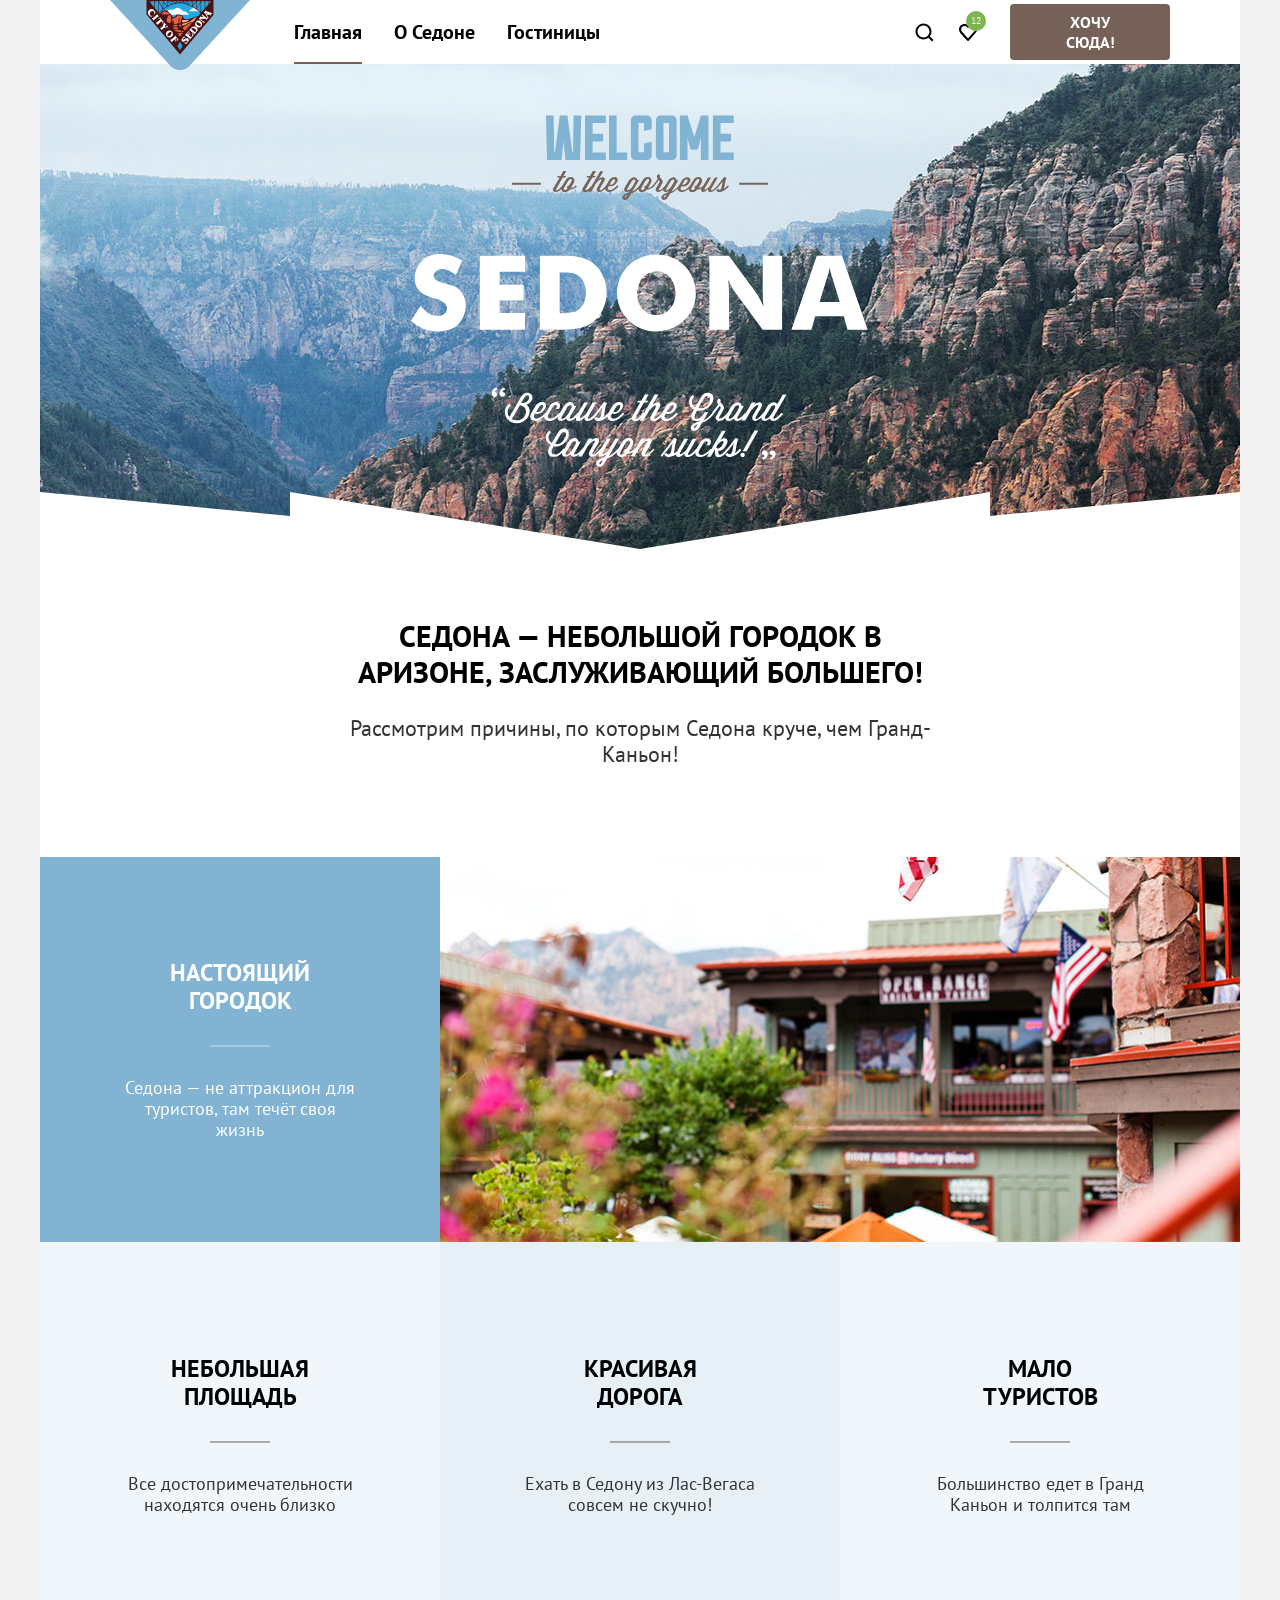
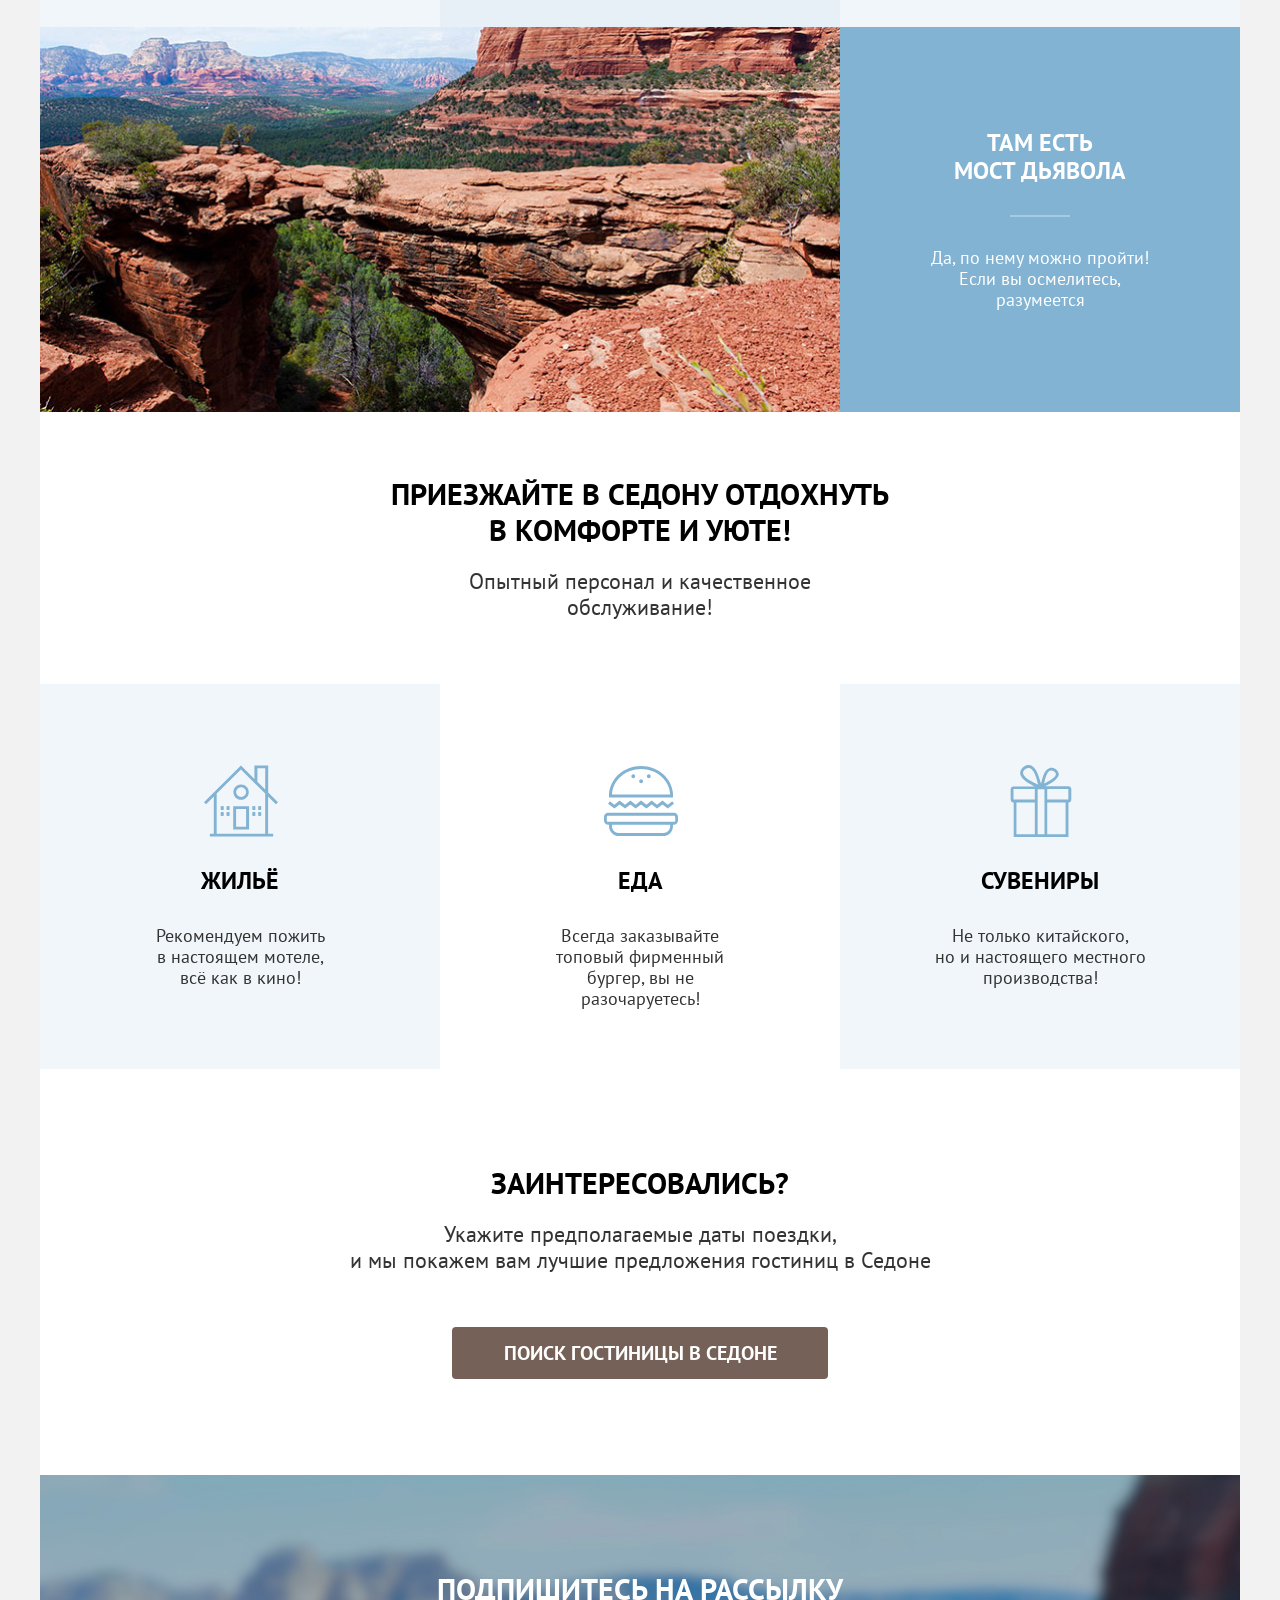
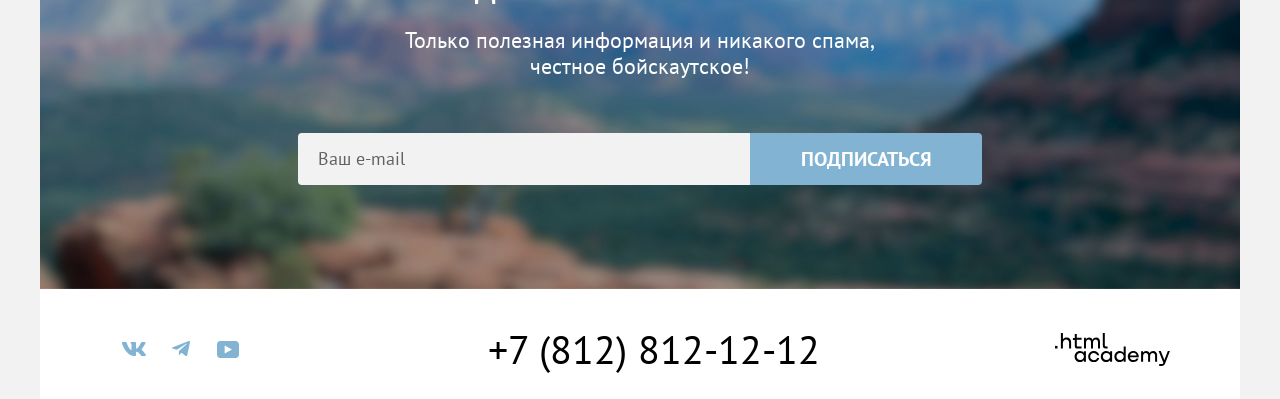
==== commit 6a9e5bdb: "Добавляет стили блоков поиска, подписки и подвала" ====
--- a/index.html
+++ b/index.html
@@ -125,7 +125,7 @@
       <section class="hotel-search">
         <h2 class="visually-hidden">Подбор гостиницы</h2>
         <p class="hotel-search-lead">Заинтересовались?</p>
-        <p class="hotel-search-description">Укажите предполагаемые даты поездки, и мы покажем вам лучшие предложения
+        <p class="hotel-search-description">Укажите предполагаемые даты поездки, <br> и мы покажем вам лучшие предложения
           гостиниц в Седоне</p>
         <a href="#" class="hotel-search-button button">Поиск гостиницы в Седоне</a>
       </section>
--- a/styles/main.css
+++ b/styles/main.css
@@ -418,3 +418,213 @@
   line-height: 21px;
   color: #333333;
 }
+
+/* Поиск гостиницы */
+.hotel-search {
+  padding: 96px 304px;
+  text-align: center;
+}
+
+.hotel-search-lead {
+  margin: 0 0 20px;
+  font-size: 30px;
+  line-height: 36px;
+  font-weight: 700;
+  color: #000000;
+  text-transform: uppercase;
+}
+
+.hotel-search-description {
+  width: 592px;
+  margin: 0 auto 54px;
+  font-size: 22px;
+  line-height: 26px;
+  color: #333333;
+}
+
+.hotel-search-button {
+  width: 376px;
+  padding: 8px 50px;
+  font-size: 20px;
+  line-height: 36px;
+}
+
+/* Подписка на рассылку */
+.newsletter {
+  padding: 96px 258px 104px;
+  color: #ffffff;
+  text-align: center;
+  background-color: #82b3d3;
+  background-image: url("../images/newsletter-background.jpg");
+  background-repeat: no-repeat;
+  background-position: center;
+  background-size: cover;
+}
+
+.newsletter-lead {
+  margin: 0 0 20px;
+  font-size: 30px;
+  line-height: 36px;
+  font-weight: 700;
+  color: #ffffff;
+  text-transform: uppercase;
+}
+
+.newsletter-description {
+  width: 475px;
+  margin: 0 auto 54px;
+  font-size: 22px;
+  line-height: 26px;
+}
+
+.newsletter-form {
+  display: flex;
+  width: 684px;
+  margin: 0 auto;
+}
+
+.newsletter-field {
+  width: 452px;
+  padding: 14px 20px;
+  font-family: inherit;
+  font-size: 18px;
+  line-height: 24px;
+  color: #000000;
+  background-color: #f2f2f2;
+  border: none;
+  border-radius: 4px 0 0 4px;
+}
+
+.newsletter-field::placeholder {
+  color: rgba(0, 0, 0, 0.6);
+}
+
+.newsletter-field:hover {
+  background-color: #e6e6e6;
+}
+
+.newsletter-field:focus-visible {
+  background-color: #e6e6e6;
+  outline: 3px solid #83b3d3;
+  outline-offset: 0;
+}
+
+.newsletter-button {
+  width: 232px;
+  padding: 8px 50px;
+  font-size: 20px;
+  line-height: 36px;
+  background-color: #82b3d3;
+  border-radius: 0 4px 4px 0;
+}
+
+.newsletter-button:hover {
+  background-color: #68a2ca;
+}
+
+.newsletter-button:focus-visible {
+  background-color: #68a2ca;
+  outline: 2px solid #82b3d3;
+  outline-offset: 2px;
+}
+
+.newsletter-button:active {
+  color: rgba(255, 255, 255, 0.3);
+  background-color: #82b3d3;
+}
+
+/* Подвал сайта */
+.page-footer {
+  display: flex;
+  align-items: center;
+  justify-content: space-between;
+  padding: 40px 70px 30px;
+}
+
+.footer-social {
+  width: 142px;
+}
+
+.footer-social-list {
+  display: flex;
+  flex-wrap: wrap;
+  margin: 0;
+  padding: 0;
+  list-style: none;
+}
+
+.footer-social-link {
+  display: flex;
+  align-items: center;
+  justify-content: center;
+  width: 47px;
+  height: 40px;
+  text-decoration: none;
+}
+
+.footer-social-icon {
+  display: block;
+}
+
+.footer-social-link:hover .footer-social-icon {
+  opacity: 0.6;
+}
+
+.footer-social-link:focus-visible {
+  outline: 2px solid #82b3d3;
+  outline-offset: 2px;
+}
+
+.footer-social-link:active .footer-social-icon {
+  opacity: 0.3;
+}
+
+.footer-contacts {
+  width: 720px;
+  font-style: normal;
+  text-align: center;
+}
+
+.footer-contacts-phone {
+  font-size: 40px;
+  line-height: 40px;
+  color: #000000;
+  text-decoration: none;
+  text-transform: uppercase;
+}
+
+.footer-contacts-phone:hover {
+  color: #756157;
+}
+
+.footer-contacts-phone:focus-visible {
+  color: #756157;
+  outline: 2px solid #82b3d3;
+  outline-offset: 2px;
+}
+
+.footer-contacts-phone:active {
+  color: rgba(117, 97, 87, 0.3);
+}
+
+.footer-developer-link {
+  display: block;
+  width: 115px;
+}
+
+.footer-developer-logo {
+  display: block;
+}
+
+.footer-developer-link:hover {
+  opacity: 0.6;
+}
+
+.footer-developer-link:focus-visible {
+  outline: 2px solid #82b3d3;
+  outline-offset: 2px;
+}
+
+.footer-developer-link:active {
+  opacity: 0.3;
+}
